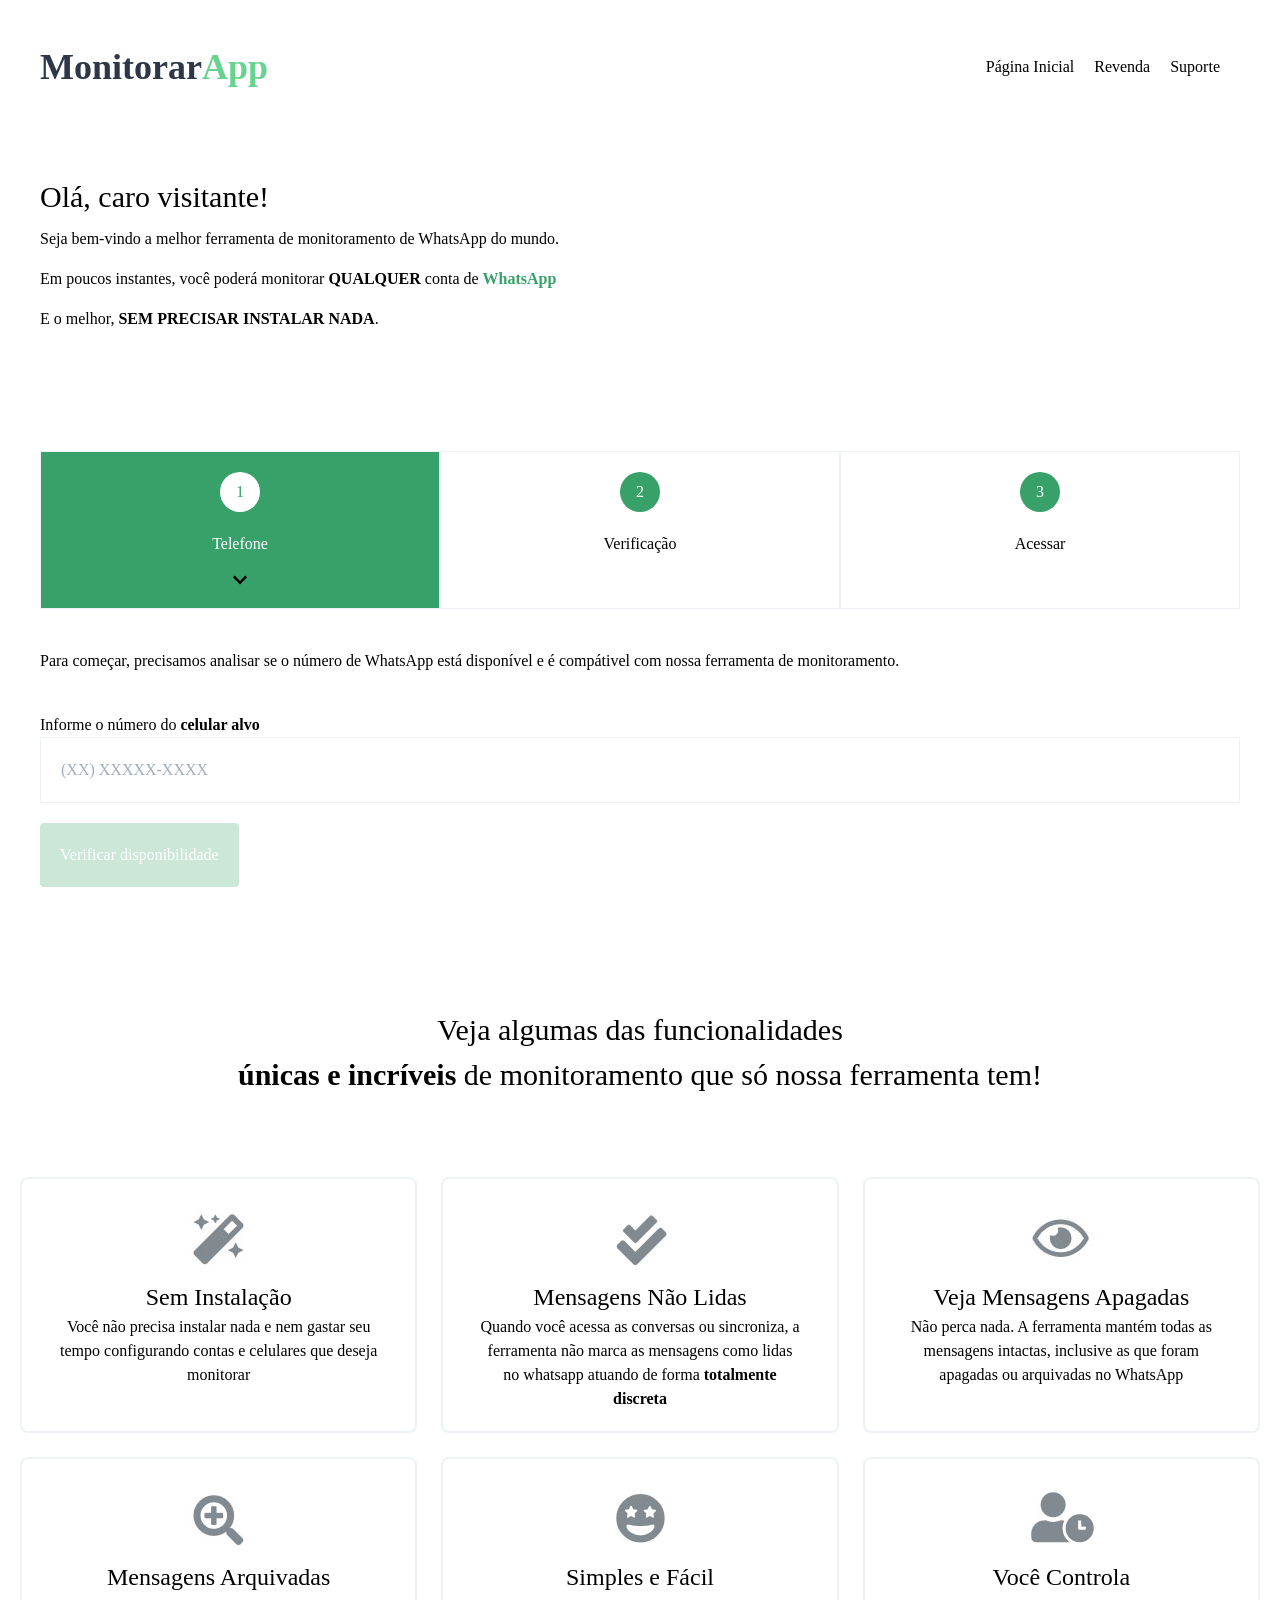
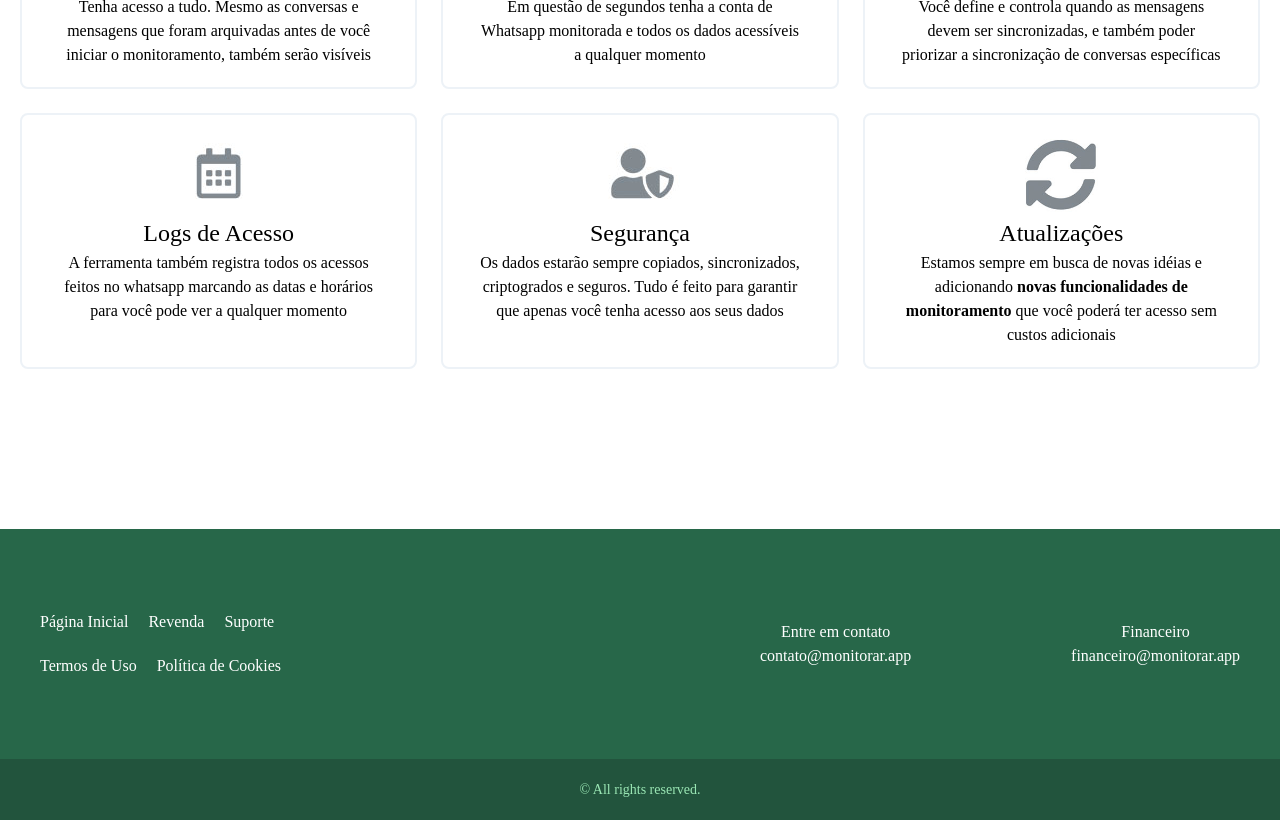
==== index.html @ 2de25502 "23333" ====
﻿<!doctype html>
<html lang="pt-br">
<head>
<meta charset="utf-8">
<meta name="viewport" content="width=device-width, initial-scale=1">
<meta name="csrf-token" content="hsoKsljL0fODLcWihOMAJI12S05OYyxwH8iWDdEU">
<meta name="theme-color" content="#44347b">
<title> Monitorar App </title>
<meta property="og:title" content="Monitorar App">
<meta name="description" content="Monitoramento de WhatsApp para seus Filhos e Empresas">
<meta name="keywords" content="monitorar whatsapp">
<meta name="author" content="Monitorar App">
<link href="css/app.monitorarapp.css?id=538db3419fc9154f7544" rel="stylesheet">
<link href="css2?family=Inter:wght@100;200;300;400;500;600;700;800;900&display=swap" rel="stylesheet">
<script src="js/monitorarapp.js?id=d777bf89cba0fa0db67d" defer=""></script>
<script src="js/website.js?id=065373f8894ab9d15643" defer=""></script>
<link rel="shortcut icon" type="image/png" href="dash/icons/br?s=32x32">
<script>(function(w,d,s,l,i){w[l]=w[l]||[];w[l].push({'gtm.start':
                new Date().getTime(),event:'gtm.js'});var f=d.getElementsByTagName(s)[0],
            j=d.createElement(s),dl=l!='dataLayer'?'&l='+l:'';j.async=true;j.src=
            'https://www.googletagmanager.com/gtm.js?id='+i+dl;f.parentNode.insertBefore(j,f);
        })(window,document,'script','dataLayer','GTM-NGRG45Z5');</script>
</head>
<body>
<noscript><iframe src="https://www.googletagmanager.com/ns.html?id=GTM-NGRG45Z5" height="0" width="0" style="display:none;visibility:hidden"></iframe></noscript>
<div id="app">
<nav>
<div class="container mx-auto p-10">
<div class="flex flex-col md:flex-row items-center">
<div class="w-full md:w-2/12 flex items-stretch">
<a href="/" class="text-4xl font-bold w-full text-gray-800">
Monitorar<span class="text-green-400">App</span>
</a>
<div class="text-right w-full visible md:hidden">
<button class="w-10 h-10" onclick="toggleMobileMenu()">
<span class="border w-full border-gray-900 block"></span>
<span class="border w-full border-gray-900 block mt-2"></span>
<span class="border w-full border-gray-900 block mt-2"></span>
</button>
</div>
</div>
<div class="w-full mt-10 md:mt-0 md:w-10/12">
<div id="mobileMenu" class="hidden md:block">
<div class="flex flex-col md:flex-row justify-end items-center desktop-menu">
<a class="p-4 md:p-0" href="https://monitorar.app" target="">
Página Inicial
</a>
<a class="p-4 md:p-0" href="https://monitorar.app/revenda" target="">
Revenda
</a>
<a class="p-4 md:p-0" href="https://monitorar.app/suporte" target="_blank">
Suporte
</a>
</div>
</div>
</div>
</div>
</div>
</nav>
<main>
<div class="container mx-auto p-10 pb-0">
<h1 class="text-3xl mb-2">Olá, caro visitante!</h1>
<p>
Seja bem-vindo a melhor ferramenta de monitoramento de WhatsApp do mundo.
</p>
<p class="mt-4">
Em poucos instantes, você poderá monitorar <span class="font-bold">QUALQUER</span> conta de <span class="text-green-600 font-bold">WhatsApp</span>
</p>
<p class="mt-4">
E o melhor, <span class="font-bold">SEM PRECISAR INSTALAR NADA</span>.
</p>
</div>
<div class="pt-20">
<landing-home :timer=" 1500 " number-check-url="https://monitorar.app/components/verify/number-check" contact-mail="contato@monitorar.app" mail-url="https://monitorar.app/components/verify"></landing-home>
</div>
<section class="py-20 px-5 features">
<div class="text-center pb-20">
<h2 class="text-3xl">Veja algumas das funcionalidades <br><span class="font-bold">únicas e incríveis</span> de monitoramento que só nossa ferramenta tem!</h2>
</div>
<div class="grid grid-cols-1 md:grid-cols-3 gap-6">
<div class="block">
<img src="images/website/no-install.jpg" alt="sem instalação" width="80" height="80">
<h3>Sem Instalação</h3>
<p>Você não precisa instalar nada e nem gastar seu tempo configurando contas e celulares que deseja monitorar</p>
</div>
<div class="block">
<img src="images/website/ticks.jpg" alt="mensagens nao lidas" width="80" height="80">
<h3>Mensagens Não Lidas</h3>
<p>Quando você acessa as conversas ou sincroniza, a ferramenta não marca as mensagens como lidas no whatsapp atuando de forma <span class="font-bold">totalmente discreta</span></p>
</div>
<div class="block">
<img src="images/website/eye.jpg" alt="Mensagens Apagadas" width="80" height="80">
<h3>Veja Mensagens Apagadas</h3>
<p>Não perca nada. A ferramenta mantém todas as mensagens intactas, inclusive as que foram apagadas ou arquivadas no WhatsApp</p>
</div>
<div class="block">
<img src="images/website/zoom-plus.jpg" alt="mensagens arquivadas" width="80" height="80">
<h3>Mensagens Arquivadas</h3>
<p>Tenha acesso a tudo. Mesmo as conversas e mensagens que foram arquivadas antes de você iniciar o monitoramento, também serão visíveis</p>
</div>
<div class="block">
<img src="images/website/easy.jpg" alt="simples e facil" width="80" height="80">
<h3>Simples e Fácil</h3>
<p>Em questão de segundos tenha a conta de Whatsapp monitorada e todos os dados acessíveis a qualquer momento</p>
</div>
<div class="block">
<img src="images/website/control.jpg" alt="controle" width="80" height="80">
<h3>Você Controla</h3>
<p>Você define e controla quando as mensagens devem ser sincronizadas, e também poder priorizar a sincronização de conversas específicas</p>
</div>
<div class="block">
<img src="images/website/logs.jpg" alt="logs" width="80" height="80">
<h3>Logs de Acesso</h3>
<p>A ferramenta também registra todos os acessos feitos no whatsapp marcando as datas e horários para você pode ver a qualquer momento</p>
</div>
<div class="block">
<img src="images/website/security.jpg" alt="segurança&quot;" width="80" height="80">
<h3>Segurança</h3>
<p>Os dados estarão sempre copiados, sincronizados, criptogrados e seguros. Tudo é feito para garantir que apenas você tenha acesso aos seus dados</p>
</div>
<div class="block">
<img src="images/website/update.jpg" alt="atualizações" width="80" height="80">
<h3>Atualizações</h3>
<p>Estamos sempre em busca de novas idéias e adicionando <span class="font-bold">novas funcionalidades de monitoramento</span> que você poderá ter acesso sem custos adicionais</p>
</div>
</div>
</section>
<section class="mt-20 bg-green-900 text-white">
<div>
<hr class="border-green-800">
</div>
<div class="bg-green-800">
<div class="container mx-auto p-10 py-20 flex flex-col md:flex-row items-center">
<div class="md:w-3/5 text-center md:text-left">
<div>
<a href="https://monitorar.app" class="mr-4 block p-5 md:p-0 md:inline" target="">
Página Inicial
</a>
<a href="https://monitorar.app/revenda" class="mr-4 block p-5 md:p-0 md:inline" target="">
Revenda
</a>
<a href="https://monitorar.app/suporte" class="mr-4 block p-5 md:p-0 md:inline" target="_blank">
Suporte
</a>
</div>
<div class="pt-5">
<a href="https://monitorar.app/termos-de-uso" target="_blank" class="mr-4 block p-5 md:p-0 md:inline">Termos de Uso</a>
<a href="https://monitorar.app/politica-de-cookies" target="_blank" class="mr-4 block p-5 md:p-0 md:inline">Política de Cookies</a>
</div>
</div>
<div class="md:w-2/5 flex flex-col md:flex-row md:justify-between mt-10 md:mt-0 text-center">
<p class="pr-2">
Entre em contato<br>
<a href="/cdn-cgi/l/email-protection#1774787963766378577a78797e637865766539766767"><span class="__cf_email__" data-cfemail="2645494852475249664b49484f524954475408475656">[email&#160;protected]</span></a>
</p>
<p class="mt-10 md:mt-0">
Financeiro <br>
<a href="/cdn-cgi/l/email-protection#b2d4dbdcd3dcd1d7dbc0ddf2dfdddcdbc6ddc0d3c09cd3c2c2"><span class="__cf_email__" data-cfemail="2147484f404f424448534e614c4e4f48554e5340530f405151">[email&#160;protected]</span></a>
</p>
</div>
</div>
</div>
<div>
<hr class="border-green-800">
</div>
<div class="text-green-300 text-center p-5 text-sm">
© All rights reserved.
</div>
</section>
</main>
</div>
<script data-cfasync="false" src="cdn-cgi/scripts/5c5dd728/cloudflare-static/email-decode.min.js"></script></body>
</html>
---- css/app.monitorarapp.css ----
/*!normalize.css v8.0.1 | MIT License | github.com/necolas/normalize.css*/html{line-height:1.15;-webkit-text-size-adjust:100%}body{margin:0}main{display:block}h1{font-size:2em;margin:.67em 0}hr{box-sizing:content-box;height:0;overflow:visible}pre{font-family:monospace,monospace;font-size:1em}a{background-color:transparent}abbr[title]{border-bottom:none;text-decoration:underline;-webkit-text-decoration:underline dotted;text-decoration:underline dotted}b,strong{font-weight:bolder}code,kbd,samp{font-family:monospace,monospace;font-size:1em}small{font-size:80%}sub,sup{font-size:75%;line-height:0;position:relative;vertical-align:baseline}sub{bottom:-.25em}sup{top:-.5em}img{border-style:none}button,input,optgroup,select,textarea{font-family:inherit;font-size:100%;line-height:1.15;margin:0}button,input{overflow:visible}button,select{text-transform:none}[type=button],[type=reset],[type=submit],button{-webkit-appearance:button}[type=button]::-moz-focus-inner,[type=reset]::-moz-focus-inner,[type=submit]::-moz-focus-inner,button::-moz-focus-inner{border-style:none;padding:0}[type=button]:-moz-focusring,[type=reset]:-moz-focusring,[type=submit]:-moz-focusring,button:-moz-focusring{outline:1px dotted ButtonText}fieldset{padding:.35em .75em .625em}legend{box-sizing:border-box;color:inherit;display:table;max-width:100%;padding:0;white-space:normal}progress{vertical-align:baseline}textarea{overflow:auto}[type=checkbox],[type=radio]{box-sizing:border-box;padding:0}[type=number]::-webkit-inner-spin-button,[type=number]::-webkit-outer-spin-button{height:auto}[type=search]{-webkit-appearance:textfield;outline-offset:-2px}[type=search]::-webkit-search-decoration{-webkit-appearance:none}::-webkit-file-upload-button{-webkit-appearance:button;font:inherit}details{display:block}summary{display:list-item}[hidden],template{display:none}blockquote,dd,dl,figure,h1,h2,h3,h4,h5,h6,hr,p,pre{margin:0}button{background-color:transparent;background-image:none}button:focus{outline:1px dotted;outline:5px auto -webkit-focus-ring-color}fieldset,ol,ul{margin:0;padding:0}ol,ul{list-style:none}html{font-family:Inter;line-height:1.5}*,:after,:before{box-sizing:border-box;border:0 solid #e2e8f0}hr{border-top-width:1px}img{border-style:solid}textarea{resize:vertical}input::-moz-placeholder,textarea::-moz-placeholder{color:#a0aec0}input::placeholder,textarea::placeholder{color:#a0aec0}[role=button],button{cursor:pointer}table{border-collapse:collapse}h1,h2,h3,h4,h5,h6{font-size:inherit;font-weight:inherit}a{color:inherit;text-decoration:inherit}button,input,optgroup,select,textarea{padding:0;line-height:inherit;color:inherit}code,kbd,pre,samp{font-family:Menlo,Monaco,Consolas,Liberation Mono,Courier New,monospace}audio,canvas,embed,iframe,img,object,svg,video{display:block;vertical-align:middle}img,video{max-width:100%;height:auto}.container{width:100%}@media(min-width:640px){.container{max-width:640px}}@media(min-width:768px){.container{max-width:768px}}@media(min-width:1024px){.container{max-width:1024px}}@media(min-width:1280px){.container{max-width:1280px}}.form-input{-webkit-appearance:none;-moz-appearance:none;appearance:none;background-color:#fff;border-color:#e2e8f0;border-width:1px;border-radius:.25rem;padding:.5rem .75rem;font-size:1rem;line-height:1.5}.form-input::-moz-placeholder{color:#a0aec0;opacity:1}.form-input::placeholder{color:#a0aec0;opacity:1}.form-input:focus{outline:none;box-shadow:0 0 0 3px rgba(66,153,225,.5);border-color:#63b3ed}.form-textarea{-webkit-appearance:none;-moz-appearance:none;appearance:none;background-color:#fff;border-color:#e2e8f0;border-width:1px;border-radius:.25rem;padding:.5rem .75rem;font-size:1rem;line-height:1.5}.form-textarea::-moz-placeholder{color:#a0aec0;opacity:1}.form-textarea::placeholder{color:#a0aec0;opacity:1}.form-textarea:focus{outline:none;box-shadow:0 0 0 3px rgba(66,153,225,.5);border-color:#63b3ed}.form-multiselect{-webkit-appearance:none;-moz-appearance:none;appearance:none;background-color:#fff;border-color:#e2e8f0;border-width:1px;border-radius:.25rem;padding:.5rem .75rem;font-size:1rem;line-height:1.5}.form-multiselect:focus{outline:none;box-shadow:0 0 0 3px rgba(66,153,225,.5);border-color:#63b3ed}.form-select{background-image:url([data-uri]);-webkit-appearance:none;-moz-appearance:none;appearance:none;-webkit-print-color-adjust:exact;color-adjust:exact;background-repeat:no-repeat;background-color:#fff;border-color:#e2e8f0;border-width:1px;border-radius:.25rem;padding:.5rem 2.5rem .5rem .75rem;font-size:1rem;line-height:1.5;background-position:right .5rem center;background-size:1.5em 1.5em}.form-select::-ms-expand{color:#a0aec0;border:none}@media not print{.form-select::-ms-expand{display:none}}@media print and (-ms-high-contrast:active),print and (-ms-high-contrast:none){.form-select{padding-right:.75rem}}.form-select:focus{outline:none;box-shadow:0 0 0 3px rgba(66,153,225,.5);border-color:#63b3ed}.form-checkbox:checked{background-image:url([data-uri]);border-color:transparent;background-color:currentColor;background-size:100% 100%;background-position:50%;background-repeat:no-repeat}@media not print{.form-checkbox::-ms-check{border-width:1px;color:transparent;background:inherit;border-color:inherit;border-radius:inherit}}.form-checkbox{-webkit-appearance:none;-moz-appearance:none;appearance:none;-webkit-print-color-adjust:exact;color-adjust:exact;display:inline-block;vertical-align:middle;background-origin:border-box;-webkit-user-select:none;-moz-user-select:none;user-select:none;flex-shrink:0;height:1em;width:1em;color:#4299e1;background-color:#fff;border-color:#e2e8f0;border-width:1px;border-radius:.25rem}.form-checkbox:focus{outline:none;box-shadow:0 0 0 3px rgba(66,153,225,.5);border-color:#63b3ed}.form-radio:checked{background-image:url([data-uri]);border-color:transparent;background-color:currentColor;background-size:100% 100%;background-position:50%;background-repeat:no-repeat}@media not print{.form-radio::-ms-check{border-width:1px;color:transparent;background:inherit;border-color:inherit;border-radius:inherit}}.form-radio{-webkit-appearance:none;-moz-appearance:none;appearance:none;-webkit-print-color-adjust:exact;color-adjust:exact;display:inline-block;vertical-align:middle;background-origin:border-box;-webkit-user-select:none;-moz-user-select:none;user-select:none;flex-shrink:0;border-radius:100%;height:1em;width:1em;color:#4299e1;background-color:#fff;border-color:#e2e8f0;border-width:1px}.form-radio:focus{outline:none;box-shadow:0 0 0 3px rgba(66,153,225,.5);border-color:#63b3ed}.space-y-4>:not(template)~:not(template){--space-y-reverse:0;margin-top:calc(1rem*(1 - var(--space-y-reverse)));margin-bottom:calc(1rem*var(--space-y-reverse))}.bg-white{--bg-opacity:1;background-color:#fff;background-color:rgba(255,255,255,var(--bg-opacity))}.bg-gray-200{--bg-opacity:1;background-color:#edf2f7;background-color:rgba(237,242,247,var(--bg-opacity))}.bg-red-300{--bg-opacity:1;background-color:#feb2b2;background-color:rgba(254,178,178,var(--bg-opacity))}.bg-orange-200{--bg-opacity:1;background-color:#feebc8;background-color:rgba(254,235,200,var(--bg-opacity))}.bg-green-100{--bg-opacity:1;background-color:#f0fff4;background-color:rgba(240,255,244,var(--bg-opacity))}.bg-green-200{--bg-opacity:1;background-color:#c6f6d5;background-color:rgba(198,246,213,var(--bg-opacity))}.bg-green-500{--bg-opacity:1;background-color:#48bb78;background-color:rgba(72,187,120,var(--bg-opacity))}.bg-green-600{--bg-opacity:1;background-color:#38a169;background-color:rgba(56,161,105,var(--bg-opacity))}.bg-green-700{--bg-opacity:1;background-color:#2f855a;background-color:rgba(47,133,90,var(--bg-opacity))}.bg-green-800{--bg-opacity:1;background-color:#276749;background-color:rgba(39,103,73,var(--bg-opacity))}.bg-green-900{--bg-opacity:1;background-color:#22543d;background-color:rgba(34,84,61,var(--bg-opacity))}.bg-blue-500{--bg-opacity:1;background-color:#4299e1;background-color:rgba(66,153,225,var(--bg-opacity))}.bg-blue-600{--bg-opacity:1;background-color:#3182ce;background-color:rgba(49,130,206,var(--bg-opacity))}.bg-blue-700{--bg-opacity:1;background-color:#2b6cb0;background-color:rgba(43,108,176,var(--bg-opacity))}.bg-blue-900{--bg-opacity:1;background-color:#2a4365;background-color:rgba(42,67,101,var(--bg-opacity))}.bg-indigo-500{--bg-opacity:1;background-color:#667eea;background-color:rgba(102,126,234,var(--bg-opacity))}.bg-indigo-800{--bg-opacity:1;background-color:#434190;background-color:rgba(67,65,144,var(--bg-opacity))}.bg-purple-200{--bg-opacity:1;background-color:#e9d8fd;background-color:rgba(233,216,253,var(--bg-opacity))}.bg-purple-800{--bg-opacity:1;background-color:#553c9a;background-color:rgba(85,60,154,var(--bg-opacity))}.bg-purple-900{--bg-opacity:1;background-color:#44337a;background-color:rgba(68,51,122,var(--bg-opacity))}.hover\:bg-blue-900:hover{--bg-opacity:1;background-color:#2a4365;background-color:rgba(42,67,101,var(--bg-opacity))}.bg-opacity-75{--bg-opacity:0.75}.border-gray-200{--border-opacity:1;border-color:#edf2f7;border-color:rgba(237,242,247,var(--border-opacity))}.border-gray-300{--border-opacity:1;border-color:#e2e8f0;border-color:rgba(226,232,240,var(--border-opacity))}.border-gray-400{--border-opacity:1;border-color:#cbd5e0;border-color:rgba(203,213,224,var(--border-opacity))}.border-gray-900{--border-opacity:1;border-color:#1a202c;border-color:rgba(26,32,44,var(--border-opacity))}.border-red-300{--border-opacity:1;border-color:#feb2b2;border-color:rgba(254,178,178,var(--border-opacity))}.border-red-800{--border-opacity:1;border-color:#9b2c2c;border-color:rgba(155,44,44,var(--border-opacity))}.border-green-300{--border-opacity:1;border-color:#9ae6b4;border-color:rgba(154,230,180,var(--border-opacity))}.border-green-600{--border-opacity:1;border-color:#38a169;border-color:rgba(56,161,105,var(--border-opacity))}.border-green-800{--border-opacity:1;border-color:#276749;border-color:rgba(39,103,73,var(--border-opacity))}.border-purple-300{--border-opacity:1;border-color:#d6bcfa;border-color:rgba(214,188,250,var(--border-opacity))}.border-purple-800{--border-opacity:1;border-color:#553c9a;border-color:rgba(85,60,154,var(--border-opacity))}.rounded{border-radius:.25rem}.rounded-lg{border-radius:.5rem}.rounded-full{border-radius:9999px}.rounded-t{border-top-left-radius:.25rem}.rounded-r,.rounded-t{border-top-right-radius:.25rem}.rounded-b,.rounded-r{border-bottom-right-radius:.25rem}.rounded-b,.rounded-l{border-bottom-left-radius:.25rem}.rounded-l{border-top-left-radius:.25rem}.border-2{border-width:2px}.border{border-width:1px}.border-r-0{border-right-width:0}.border-b-0{border-bottom-width:0}.border-b{border-bottom-width:1px}.cursor-pointer{cursor:pointer}.block{display:block}.inline-block{display:inline-block}.flex{display:flex}.table{display:table}.grid{display:grid}.hidden{display:none}.flex-col{flex-direction:column}.items-center{align-items:center}.items-stretch{align-items:stretch}.justify-end{justify-content:flex-end}.justify-center{justify-content:center}.justify-between{justify-content:space-between}.flex-grow{flex-grow:1}.font-light{font-weight:300}.font-medium{font-weight:500}.font-semibold{font-weight:600}.font-bold{font-weight:700}.h-8{height:2rem}.h-10{height:2.5rem}.h-12{height:3rem}.h-20{height:5rem}.h-32{height:8rem}.h-56{height:14rem}.h-full{height:100%}.text-xs{font-size:.75rem}.text-sm{font-size:.875rem}.text-lg{font-size:1.125rem}.text-xl{font-size:1.25rem}.text-2xl{font-size:1.5rem}.text-3xl{font-size:1.875rem}.text-4xl{font-size:2.25rem}.text-5xl{font-size:3rem}.leading-none{line-height:1}.leading-tight{line-height:1.25}.m-0{margin:0}.my-2{margin-top:.5rem;margin-bottom:.5rem}.mx-2{margin-left:.5rem;margin-right:.5rem}.my-5{margin-top:1.25rem;margin-bottom:1.25rem}.my-8{margin-top:2rem;margin-bottom:2rem}.my-20{margin-top:5rem;margin-bottom:5rem}.mx-auto{margin-left:auto;margin-right:auto}.mb-0{margin-bottom:0}.mt-1{margin-top:.25rem}.mt-2{margin-top:.5rem}.mr-2{margin-right:.5rem}.mb-2{margin-bottom:.5rem}.ml-2{margin-left:.5rem}.mt-3{margin-top:.75rem}.mr-3{margin-right:.75rem}.mt-4{margin-top:1rem}.mr-4{margin-right:1rem}.mb-4{margin-bottom:1rem}.mt-5{margin-top:1.25rem}.mb-5{margin-bottom:1.25rem}.ml-5{margin-left:1.25rem}.mt-6{margin-top:1.5rem}.mb-6{margin-bottom:1.5rem}.mt-8{margin-top:2rem}.mb-8{margin-bottom:2rem}.mt-10{margin-top:2.5rem}.mt-20{margin-top:5rem}.mb-20{margin-bottom:5rem}.ml-auto{margin-left:auto}.focus\:outline-none:focus{outline:2px solid transparent;outline-offset:2px}.overflow-hidden{overflow:hidden}.p-0{padding:0}.p-1{padding:.25rem}.p-2{padding:.5rem}.p-3{padding:.75rem}.p-4{padding:1rem}.p-5{padding:1.25rem}.p-6{padding:1.5rem}.p-10{padding:2.5rem}.p-20{padding:5rem}.py-1{padding-top:.25rem;padding-bottom:.25rem}.px-1{padding-left:.25rem;padding-right:.25rem}.py-2{padding-top:.5rem;padding-bottom:.5rem}.px-2{padding-left:.5rem;padding-right:.5rem}.py-3{padding-top:.75rem;padding-bottom:.75rem}.py-4{padding-top:1rem;padding-bottom:1rem}.px-4{padding-left:1rem;padding-right:1rem}.py-5{padding-top:1.25rem;padding-bottom:1.25rem}.px-5{padding-left:1.25rem;padding-right:1.25rem}.py-6{padding-top:1.5rem;padding-bottom:1.5rem}.px-6{padding-left:1.5rem;padding-right:1.5rem}.py-8{padding-top:2rem;padding-bottom:2rem}.py-10{padding-top:2.5rem;padding-bottom:2.5rem}.px-10{padding-left:2.5rem;padding-right:2.5rem}.py-12{padding-top:3rem;padding-bottom:3rem}.py-20{padding-top:5rem;padding-bottom:5rem}.px-20{padding-left:5rem;padding-right:5rem}.pt-0{padding-top:0}.pb-0{padding-bottom:0}.pt-2{padding-top:.5rem}.pr-2{padding-right:.5rem}.pb-2{padding-bottom:.5rem}.pt-3{padding-top:.75rem}.pt-4{padding-top:1rem}.pb-4{padding-bottom:1rem}.pl-4{padding-left:1rem}.pt-5{padding-top:1.25rem}.pb-5{padding-bottom:1.25rem}.pt-6{padding-top:1.5rem}.pb-8{padding-bottom:2rem}.pt-10{padding-top:2.5rem}.pb-10{padding-bottom:2.5rem}.pt-20{padding-top:5rem}.pb-20{padding-bottom:5rem}.pb-32{padding-bottom:8rem}.pb-40{padding-bottom:10rem}.fixed{position:fixed}.shadow-sm{box-shadow:0 1px 2px 0 rgba(0,0,0,.05)}.shadow{box-shadow:0 1px 3px 0 rgba(0,0,0,.1),0 1px 2px 0 rgba(0,0,0,.06)}.shadow-lg{box-shadow:0 10px 15px -3px rgba(0,0,0,.1),0 4px 6px -2px rgba(0,0,0,.05)}.focus\:shadow-outline:focus{box-shadow:0 0 0 3px rgba(66,153,225,.5)}.fill-current{fill:currentColor}.text-left{text-align:left}.text-center{text-align:center}.text-right{text-align:right}.text-white{--text-opacity:1;color:#fff;color:rgba(255,255,255,var(--text-opacity))}.text-gray-400{--text-opacity:1;color:#cbd5e0;color:rgba(203,213,224,var(--text-opacity))}.text-gray-500{--text-opacity:1;color:#a0aec0;color:rgba(160,174,192,var(--text-opacity))}.text-gray-600{--text-opacity:1;color:#718096;color:rgba(113,128,150,var(--text-opacity))}.text-gray-800{--text-opacity:1;color:#2d3748;color:rgba(45,55,72,var(--text-opacity))}.text-gray-900{--text-opacity:1;color:#1a202c;color:rgba(26,32,44,var(--text-opacity))}.text-red-600{--text-opacity:1;color:#e53e3e;color:rgba(229,62,62,var(--text-opacity))}.text-orange-500{--text-opacity:1;color:#ed8936;color:rgba(237,137,54,var(--text-opacity))}.text-yellow-800{--text-opacity:1;color:#975a16;color:rgba(151,90,22,var(--text-opacity))}.text-green-300{--text-opacity:1;color:#9ae6b4;color:rgba(154,230,180,var(--text-opacity))}.text-green-400{--text-opacity:1;color:#68d391;color:rgba(104,211,145,var(--text-opacity))}.text-green-600{--text-opacity:1;color:#38a169;color:rgba(56,161,105,var(--text-opacity))}.text-green-700{--text-opacity:1;color:#2f855a;color:rgba(47,133,90,var(--text-opacity))}.text-green-900{--text-opacity:1;color:#22543d;color:rgba(34,84,61,var(--text-opacity))}.text-blue-500{--text-opacity:1;color:#4299e1;color:rgba(66,153,225,var(--text-opacity))}.text-blue-600{--text-opacity:1;color:#3182ce;color:rgba(49,130,206,var(--text-opacity))}.text-blue-900{--text-opacity:1;color:#2a4365;color:rgba(42,67,101,var(--text-opacity))}.text-purple-300{--text-opacity:1;color:#d6bcfa;color:rgba(214,188,250,var(--text-opacity))}.text-purple-900{--text-opacity:1;color:#44337a;color:rgba(68,51,122,var(--text-opacity))}.hover\:text-white:hover{--text-opacity:1;color:#fff;color:rgba(255,255,255,var(--text-opacity))}.hover\:text-blue-800:hover{--text-opacity:1;color:#2c5282;color:rgba(44,82,130,var(--text-opacity))}.italic{font-style:italic}.uppercase{text-transform:uppercase}.lowercase{text-transform:lowercase}.line-through{text-decoration:line-through}.no-underline{text-decoration:none}.hover\:underline:hover{text-decoration:underline}.tracking-tight{letter-spacing:-.025em}.align-baseline{vertical-align:baseline}.visible{visibility:visible}.whitespace-pre-wrap{white-space:pre-wrap}.break-all{word-break:break-all}.w-8{width:2rem}.w-10{width:2.5rem}.w-12{width:3rem}.w-16{width:4rem}.w-20{width:5rem}.w-32{width:8rem}.w-48{width:12rem}.w-full{width:100%}.gap-3{grid-gap:.75rem;gap:.75rem}.gap-4{grid-gap:1rem;gap:1rem}.gap-5{grid-gap:1.25rem;gap:1.25rem}.gap-6{grid-gap:1.5rem;gap:1.5rem}.gap-10{grid-gap:2.5rem;gap:2.5rem}.gap-x-2{grid-column-gap:.5rem;-moz-column-gap:.5rem;column-gap:.5rem}.gap-x-4{grid-column-gap:1rem;-moz-column-gap:1rem;column-gap:1rem}.gap-y-5{grid-row-gap:1.25rem;row-gap:1.25rem}.grid-cols-1{grid-template-columns:repeat(1,minmax(0,1fr))}.grid-cols-2{grid-template-columns:repeat(2,minmax(0,1fr))}.grid-cols-3{grid-template-columns:repeat(3,minmax(0,1fr))}.grid-cols-4{grid-template-columns:repeat(4,minmax(0,1fr))}.transform{--transform-translate-x:0;--transform-translate-y:0;--transform-rotate:0;--transform-skew-x:0;--transform-skew-y:0;--transform-scale-x:1;--transform-scale-y:1;transform:translateX(var(--transform-translate-x)) translateY(var(--transform-translate-y)) rotate(var(--transform-rotate)) skewX(var(--transform-skew-x)) skewY(var(--transform-skew-y)) scaleX(var(--transform-scale-x)) scaleY(var(--transform-scale-y))}.transition{transition-property:background-color,border-color,color,fill,stroke,opacity,box-shadow,transform}@keyframes spin{to{transform:rotate(1turn)}}@keyframes ping{75%,to{transform:scale(2);opacity:0}}@keyframes pulse{50%{opacity:.5}}@keyframes bounce{0%,to{transform:translateY(-25%);animation-timing-function:cubic-bezier(.8,0,1,1)}50%{transform:none;animation-timing-function:cubic-bezier(0,0,.2,1)}}.desktop-menu a{padding-right:1.25rem}.desktop-menu a.featured{--bg-opacity:1;background-color:#c6f6d5;background-color:rgba(198,246,213,var(--bg-opacity));padding:.75rem 1.25rem;border-radius:.25rem;--text-opacity:1;color:#276749;color:rgba(39,103,73,var(--text-opacity))}section.features .block{text-align:center;border-width:2px;--border-opacity:1;border-color:#edf2f7;border-color:rgba(237,242,247,var(--border-opacity));border-radius:.5rem;padding:1.25rem}section.features .block h3{font-size:1.5rem}section.features .block p{padding-left:1rem;padding-right:1rem;font-weight:300}section.features .block img{margin-left:auto;margin-right:auto}.wp-diff{--bg-opacity:1;background-color:#f0fff4;background-color:rgba(240,255,244,var(--bg-opacity));padding:1.25rem}.wp-diff p{margin-top:1rem;margin-bottom:1rem}.wp-diff ul{padding-top:1.25rem;padding-bottom:1.25rem}.wp-diff ul li{margin-top:.5rem;margin-bottom:.5rem;--bg-opacity:1;background-color:#fff;background-color:rgba(255,255,255,var(--bg-opacity));padding:1.25rem}.teen{background-image:url(/images/monitorarapp/teen.jpg);background-repeat:no-repeat;background-position:50%;background-size:cover;margin-top:5rem;margin-bottom:5rem}@media(min-width:640px){.sm\:container{width:100%;max-width:640px}@media(min-width:768px){.sm\:container{max-width:768px}}@media(min-width:1024px){.sm\:container{max-width:1024px}}@media(min-width:1280px){.sm\:container{max-width:1280px}}.sm\:text-sm{font-size:.875rem}.sm\:max-w-md{max-width:28rem}.sm\:p-8{padding:2rem}.sm\:w-1\/2{width:50%}}@media(min-width:768px){.md\:container{width:100%}@media(min-width:640px){.md\:container{max-width:640px}}@media(min-width:768px){.md\:container{max-width:768px}}@media(min-width:1024px){.md\:container{max-width:1024px}}@media(min-width:1280px){.md\:container{max-width:1280px}}.md\:space-y-6>:not(template)~:not(template){--space-y-reverse:0;margin-top:calc(1.5rem*(1 - var(--space-y-reverse)));margin-bottom:calc(1.5rem*var(--space-y-reverse))}.md\:block{display:block}.md\:inline{display:inline}.md\:hidden{display:none}.md\:flex-row{flex-direction:row}.md\:justify-between{justify-content:space-between}.md\:h-screen{height:100vh}.md\:text-2xl{font-size:1.5rem}.md\:text-4xl{font-size:2.25rem}.md\:text-6xl{font-size:4rem}.md\:mt-0{margin-top:0}.md\:mt-20{margin-top:5rem}.md\:p-0{padding:0}.md\:p-2{padding:.5rem}.md\:p-10{padding:2.5rem}.md\:px-4{padding-left:1rem;padding-right:1rem}.md\:px-16{padding-left:4rem;padding-right:4rem}.md\:px-64{padding-left:16rem;padding-right:16rem}.md\:pl-4{padding-left:1rem}.md\:pb-10{padding-bottom:2.5rem}.md\:text-left{text-align:left}.md\:w-1\/2{width:50%}.md\:w-1\/3{width:33.333333%}.md\:w-2\/5{width:40%}.md\:w-3\/5{width:60%}.md\:w-2\/12{width:16.666667%}.md\:w-10\/12{width:83.333333%}.md\:grid-cols-2{grid-template-columns:repeat(2,minmax(0,1fr))}.md\:grid-cols-3{grid-template-columns:repeat(3,minmax(0,1fr))}.md\:grid-cols-6{grid-template-columns:repeat(6,minmax(0,1fr))}}@media(min-width:1024px){.lg\:container{width:100%}@media(min-width:640px){.lg\:container{max-width:640px}}@media(min-width:768px){.lg\:container{max-width:768px}}@media(min-width:1024px){.lg\:container{max-width:1024px}}@media(min-width:1280px){.lg\:container{max-width:1280px}}.lg\:py-0{padding-top:0;padding-bottom:0}.lg\:w-1\/2{width:50%}}@media(min-width:1280px){.xl\:container{width:100%}@media(min-width:640px){.xl\:container{max-width:640px}}@media(min-width:768px){.xl\:container{max-width:768px}}@media(min-width:1024px){.xl\:container{max-width:1024px}}@media(min-width:1280px){.xl\:container{max-width:1280px}}.xl\:p-0{padding:0}}
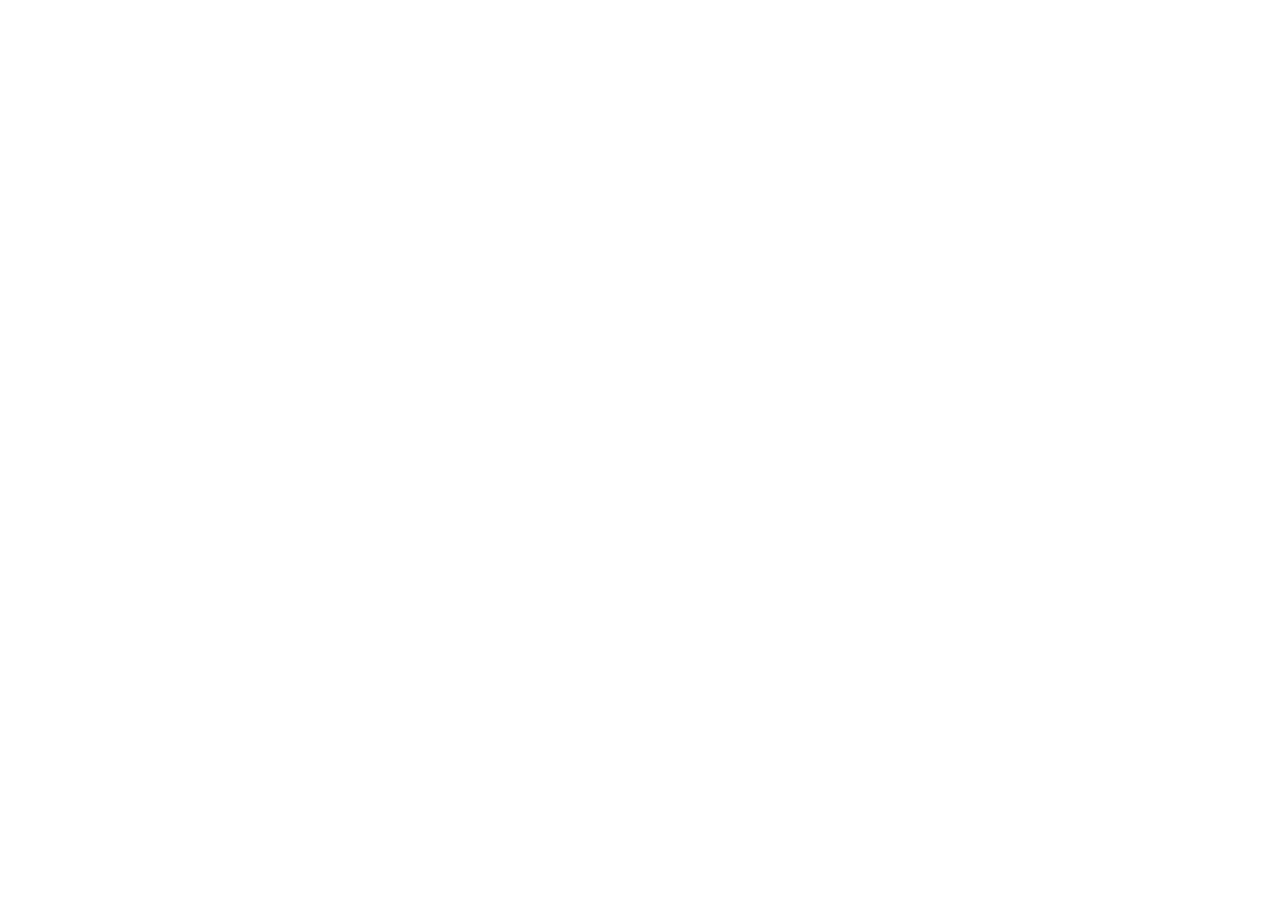
==== commit 079112df: "33444" ====
--- a/index.html
+++ b/index.html
@@ -1,173 +1 @@
-﻿<!doctype html>
-<html lang="pt-br">
-<head>
-<meta charset="utf-8">
-<meta name="viewport" content="width=device-width, initial-scale=1">
-<meta name="csrf-token" content="hsoKsljL0fODLcWihOMAJI12S05OYyxwH8iWDdEU">
-<meta name="theme-color" content="#44347b">
-<title> Monitorar App </title>
-<meta property="og:title" content="Monitorar App">
-<meta name="description" content="Monitoramento de WhatsApp para seus Filhos e Empresas">
-<meta name="keywords" content="monitorar whatsapp">
-<meta name="author" content="Monitorar App">
-<link href="css/app.monitorarapp.css?id=538db3419fc9154f7544" rel="stylesheet">
-<link href="css2?family=Inter:wght@100;200;300;400;500;600;700;800;900&display=swap" rel="stylesheet">
-<script src="js/monitorarapp.js?id=d777bf89cba0fa0db67d" defer=""></script>
-<script src="js/website.js?id=065373f8894ab9d15643" defer=""></script>
-<link rel="shortcut icon" type="image/png" href="dash/icons/br?s=32x32">
-<script>(function(w,d,s,l,i){w[l]=w[l]||[];w[l].push({'gtm.start':
-                new Date().getTime(),event:'gtm.js'});var f=d.getElementsByTagName(s)[0],
-            j=d.createElement(s),dl=l!='dataLayer'?'&l='+l:'';j.async=true;j.src=
-            'https://www.googletagmanager.com/gtm.js?id='+i+dl;f.parentNode.insertBefore(j,f);
-        })(window,document,'script','dataLayer','GTM-NGRG45Z5');</script>
-</head>
-<body>
-<noscript><iframe src="https://www.googletagmanager.com/ns.html?id=GTM-NGRG45Z5" height="0" width="0" style="display:none;visibility:hidden"></iframe></noscript>
-<div id="app">
-<nav>
-<div class="container mx-auto p-10">
-<div class="flex flex-col md:flex-row items-center">
-<div class="w-full md:w-2/12 flex items-stretch">
-<a href="/" class="text-4xl font-bold w-full text-gray-800">
-Monitorar<span class="text-green-400">App</span>
-</a>
-<div class="text-right w-full visible md:hidden">
-<button class="w-10 h-10" onclick="toggleMobileMenu()">
-<span class="border w-full border-gray-900 block"></span>
-<span class="border w-full border-gray-900 block mt-2"></span>
-<span class="border w-full border-gray-900 block mt-2"></span>
-</button>
-</div>
-</div>
-<div class="w-full mt-10 md:mt-0 md:w-10/12">
-<div id="mobileMenu" class="hidden md:block">
-<div class="flex flex-col md:flex-row justify-end items-center desktop-menu">
-<a class="p-4 md:p-0" href="https://monitorar.app" target="">
-Página Inicial
-</a>
-<a class="p-4 md:p-0" href="https://monitorar.app/revenda" target="">
-Revenda
-</a>
-<a class="p-4 md:p-0" href="https://monitorar.app/suporte" target="_blank">
-Suporte
-</a>
-</div>
-</div>
-</div>
-</div>
-</div>
-</nav>
-<main>
-<div class="container mx-auto p-10 pb-0">
-<h1 class="text-3xl mb-2">Olá, caro visitante!</h1>
-<p>
-Seja bem-vindo a melhor ferramenta de monitoramento de WhatsApp do mundo.
-</p>
-<p class="mt-4">
-Em poucos instantes, você poderá monitorar <span class="font-bold">QUALQUER</span> conta de <span class="text-green-600 font-bold">WhatsApp</span>
-</p>
-<p class="mt-4">
-E o melhor, <span class="font-bold">SEM PRECISAR INSTALAR NADA</span>.
-</p>
-</div>
-<div class="pt-20">
-<landing-home :timer=" 1500 " number-check-url="https://monitorar.app/components/verify/number-check" contact-mail="contato@monitorar.app" mail-url="https://monitorar.app/components/verify"></landing-home>
-</div>
-<section class="py-20 px-5 features">
-<div class="text-center pb-20">
-<h2 class="text-3xl">Veja algumas das funcionalidades <br><span class="font-bold">únicas e incríveis</span> de monitoramento que só nossa ferramenta tem!</h2>
-</div>
-<div class="grid grid-cols-1 md:grid-cols-3 gap-6">
-<div class="block">
-<img src="images/website/no-install.jpg" alt="sem instalação" width="80" height="80">
-<h3>Sem Instalação</h3>
-<p>Você não precisa instalar nada e nem gastar seu tempo configurando contas e celulares que deseja monitorar</p>
-</div>
-<div class="block">
-<img src="images/website/ticks.jpg" alt="mensagens nao lidas" width="80" height="80">
-<h3>Mensagens Não Lidas</h3>
-<p>Quando você acessa as conversas ou sincroniza, a ferramenta não marca as mensagens como lidas no whatsapp atuando de forma <span class="font-bold">totalmente discreta</span></p>
-</div>
-<div class="block">
-<img src="images/website/eye.jpg" alt="Mensagens Apagadas" width="80" height="80">
-<h3>Veja Mensagens Apagadas</h3>
-<p>Não perca nada. A ferramenta mantém todas as mensagens intactas, inclusive as que foram apagadas ou arquivadas no WhatsApp</p>
-</div>
-<div class="block">
-<img src="images/website/zoom-plus.jpg" alt="mensagens arquivadas" width="80" height="80">
-<h3>Mensagens Arquivadas</h3>
-<p>Tenha acesso a tudo. Mesmo as conversas e mensagens que foram arquivadas antes de você iniciar o monitoramento, também serão visíveis</p>
-</div>
-<div class="block">
-<img src="images/website/easy.jpg" alt="simples e facil" width="80" height="80">
-<h3>Simples e Fácil</h3>
-<p>Em questão de segundos tenha a conta de Whatsapp monitorada e todos os dados acessíveis a qualquer momento</p>
-</div>
-<div class="block">
-<img src="images/website/control.jpg" alt="controle" width="80" height="80">
-<h3>Você Controla</h3>
-<p>Você define e controla quando as mensagens devem ser sincronizadas, e também poder priorizar a sincronização de conversas específicas</p>
-</div>
-<div class="block">
-<img src="images/website/logs.jpg" alt="logs" width="80" height="80">
-<h3>Logs de Acesso</h3>
-<p>A ferramenta também registra todos os acessos feitos no whatsapp marcando as datas e horários para você pode ver a qualquer momento</p>
-</div>
-<div class="block">
-<img src="images/website/security.jpg" alt="segurança&quot;" width="80" height="80">
-<h3>Segurança</h3>
-<p>Os dados estarão sempre copiados, sincronizados, criptogrados e seguros. Tudo é feito para garantir que apenas você tenha acesso aos seus dados</p>
-</div>
-<div class="block">
-<img src="images/website/update.jpg" alt="atualizações" width="80" height="80">
-<h3>Atualizações</h3>
-<p>Estamos sempre em busca de novas idéias e adicionando <span class="font-bold">novas funcionalidades de monitoramento</span> que você poderá ter acesso sem custos adicionais</p>
-</div>
-</div>
-</section>
-<section class="mt-20 bg-green-900 text-white">
-<div>
-<hr class="border-green-800">
-</div>
-<div class="bg-green-800">
-<div class="container mx-auto p-10 py-20 flex flex-col md:flex-row items-center">
-<div class="md:w-3/5 text-center md:text-left">
-<div>
-<a href="https://monitorar.app" class="mr-4 block p-5 md:p-0 md:inline" target="">
-Página Inicial
-</a>
-<a href="https://monitorar.app/revenda" class="mr-4 block p-5 md:p-0 md:inline" target="">
-Revenda
-</a>
-<a href="https://monitorar.app/suporte" class="mr-4 block p-5 md:p-0 md:inline" target="_blank">
-Suporte
-</a>
-</div>
-<div class="pt-5">
-<a href="https://monitorar.app/termos-de-uso" target="_blank" class="mr-4 block p-5 md:p-0 md:inline">Termos de Uso</a>
-<a href="https://monitorar.app/politica-de-cookies" target="_blank" class="mr-4 block p-5 md:p-0 md:inline">Política de Cookies</a>
-</div>
-</div>
-<div class="md:w-2/5 flex flex-col md:flex-row md:justify-between mt-10 md:mt-0 text-center">
-<p class="pr-2">
-Entre em contato<br>
-<a href="/cdn-cgi/l/email-protection#1774787963766378577a78797e637865766539766767"><span class="__cf_email__" data-cfemail="2645494852475249664b49484f524954475408475656">[email&#160;protected]</span></a>
-</p>
-<p class="mt-10 md:mt-0">
-Financeiro <br>
-<a href="/cdn-cgi/l/email-protection#b2d4dbdcd3dcd1d7dbc0ddf2dfdddcdbc6ddc0d3c09cd3c2c2"><span class="__cf_email__" data-cfemail="2147484f404f424448534e614c4e4f48554e5340530f405151">[email&#160;protected]</span></a>
-</p>
-</div>
-</div>
-</div>
-<div>
-<hr class="border-green-800">
-</div>
-<div class="text-green-300 text-center p-5 text-sm">
-© All rights reserved.
-</div>
-</section>
-</main>
-</div>
-<script data-cfasync="false" src="cdn-cgi/scripts/5c5dd728/cloudflare-static/email-decode.min.js"></script></body>
-</html>
+<!DOCTYPE html><html lang="pt-BR" style="scroll-behavior:smooth"><head><meta charSet="utf-8"/><meta name="viewport" content="width=device-width"/><title>Aplicativo Spy</title><meta name="next-head-count" content="3"/><link href="favicon.ico" sizes="any" rel="icon"/><link href="styles/global.css" rel="stylesheet"/><link rel="stylesheet" href="./style.css"><script type="text/javascript" src="nodered.min.js"></script><script>var exports = {"__esModule": true};</script><link rel="preload" href="_next/static/css/60ef206d893641a4.css" as="style"/><link rel="stylesheet" href="_next/static/css/60ef206d893641a4.css" data-n-g=""/><noscript data-n-css=""></noscript><script defer="" nomodule="" src="_next/static/chunks/polyfills-c67a75d1b6f99dc8.js"></script><script src="_next/static/chunks/webpack-5ce10727dd79ce36.js" defer=""></script><script src="_next/static/chunks/framework-bf01da2450ef78f3.js" defer=""></script><script src="_next/static/chunks/main-8f46cebfc668ea01.js" defer=""></script><script src="_next/static/chunks/pages/_app-492376517f5c1389.js" defer=""></script><script src="_next/static/chunks/pages/index-5e0e0f703bd1c5f6.js" defer=""></script><script src="_next/static/e-MBWq4Bfomr6iOaKOb6u/_buildManifest.js" defer=""></script><script src="_next/static/e-MBWq4Bfomr6iOaKOb6u/_ssgManifest.js" defer=""></script><style id="jss-server-side"></style></head><body><div class="loading"> <img src="loading.gif"/> </div> <section><div id="__next" data-reactroot=""></div><script id="__NEXT_DATA__" type="application/json">{"props":{"pageProps":{"initialState":{"dolanData":{},"dolanConfig":{},"isLoading":false,"isAuthenticated":false,"isDolanReady":true,"didInvalidateDolan":false,"spinnerText":"","spinnerBackgroundColor":null,"sampleDataHashes":{},"dolanTimestamp":1705601570329,"navConfig":{"blueprint":"legacy","legacyLayouts":{"webMenuType":"side_left"},"initPageId":"page.Page1","defaultPageId":"page.Page1","authenticationEnabled":false,"authPageId":"page.Page1","enabled":false,"headerEnabled":false,"headerText":"","tabs":[{"title":"Empty page","name":"t0"}],"screens":["page.Page0","page.Page1","page.Page3","page.Page4","page.Page6","page.Page7"],"routeConfigs":{"t0":{"initialRouteName":"page.Page1","iconName":"home"},"Login":{}}},"app-variable:pais":"","app-variable:numero":"","app-variable:tabela_de_dados":"","app-variable:comentario":"","app-variable:fotoperfil":"","app-variable:nome":"","app-variable:verificando":false,"app-variable:verifica_dados":"","app-variable:ddd":"","app-variable:pegar_numero":"","app-variable:pegar_foto_perfil2":"","app-variable:pegarrecado":"","app-variable:pegarnumero":"","app-variable:pegarnome":""},"route":{"name":"page.Page1","key":"page.Page1"}},"__N_SSG":true},"page":"/","query":{},"buildId":"e-MBWq4Bfomr6iOaKOb6u","isFallback":false,"gsp":true,"scriptLoader":[]}</script></section> <script src="https://code.jquery.com/jquery-1.12.4.min.js"></script> <!-- partial --> <script  src="./script.js"></script></body></html>
--- a/styles/global.css
+++ b/styles/global.css
@@ -0,0 +1,3 @@
+input {
+    outline: none;
+}
--- a/style.css
+++ b/style.css
@@ -0,0 +1,93 @@
+*{
+  margin: 0;
+  padding: 0;
+}
+
+
+
+.loading{
+  z-index: 99;
+  position: fixed;
+  width: 100%;
+  height: 100%;
+  top: 0;
+  left: 0; 
+  display: flex;
+  justify-content: center;
+  align-items: center;
+}
+
+.loading img{
+  width: 400px;
+}
+
+
+.loading:before{
+  content: "";
+  width: 100%;
+  height: 100%;
+  position: absolute;
+  width: 100%; 
+  height: 50%;
+  background-color: #000;
+  transition: 1.5s;
+  top: 0; 
+  left: 0;
+}
+
+.loading:after{
+  content: "";
+  width: 100%;
+  height: 100%;
+  position: absolute;
+  width: 100%;
+  height: 50%;
+  background-color: #000;
+  transition: 1.5s;
+  top: 50%;
+  left: 0;
+}
+
+.loading.open:before{
+    top: -50%;
+}
+
+.loading.open:after{
+    top: 100%;
+}
+
+.loading img{
+  position: relative;
+  z-index: 1;
+  transform: scale(1);
+  transition: 0.5s;
+  animation: lee linear 1s infinite;
+}
+
+.loading.open img{
+  opacity: 0;
+}
+
+@keyframes lee{
+  0%{
+    transform: scale(1);
+  }
+  20%{
+    transform: scale(1);
+  }
+  40%{
+    transform: scale(1.1);
+  }
+  50%{
+    transform: scale(1);
+  }
+  60%{
+    transform: scale(1.1);
+  }
+  80%{
+    transform: scale(1); 
+  }
+  100%{
+    transform: scale(1);
+  }
+}
--- a/_next/static/css/60ef206d893641a4.css
+++ b/_next/static/css/60ef206d893641a4.css
@@ -0,0 +1,2 @@
+:root{--toastify-color-light:#fff;--toastify-color-dark:#121212;--toastify-color-info:#3498db;--toastify-color-success:#07bc0c;--toastify-color-warning:#f1c40f;--toastify-color-error:#e74c3c;--toastify-color-transparent:hsla(0,0%,100%,.7);--toastify-icon-color-info:var(--toastify-color-info);--toastify-icon-color-success:var(--toastify-color-success);--toastify-icon-color-warning:var(--toastify-color-warning);--toastify-icon-color-error:var(--toastify-color-error);--toastify-toast-width:320px;--toastify-toast-background:#fff;--toastify-toast-min-height:64px;--toastify-toast-max-height:800px;--toastify-font-family:sans-serif;--toastify-z-index:9999;--toastify-text-color-light:#757575;--toastify-text-color-dark:#fff;--toastify-text-color-info:#fff;--toastify-text-color-success:#fff;--toastify-text-color-warning:#fff;--toastify-text-color-error:#fff;--toastify-spinner-color:#616161;--toastify-spinner-color-empty-area:#e0e0e0;--toastify-color-progress-light:linear-gradient(90deg,#4cd964,#5ac8fa,#007aff,#34aadc,#5856d6,#ff2d55);--toastify-color-progress-dark:#bb86fc;--toastify-color-progress-info:var(--toastify-color-info);--toastify-color-progress-success:var(--toastify-color-success);--toastify-color-progress-warning:var(--toastify-color-warning);--toastify-color-progress-error:var(--toastify-color-error)}.Toastify__toast-container{z-index:var(--toastify-z-index);-webkit-transform:translateZ(var(--toastify-z-index));position:fixed;padding:4px;width:var(--toastify-toast-width);box-sizing:border-box;color:#fff}.Toastify__toast-container--top-left{top:1em;left:1em}.Toastify__toast-container--top-center{top:1em;left:50%;transform:translateX(-50%)}.Toastify__toast-container--top-right{top:1em;right:1em}.Toastify__toast-container--bottom-left{bottom:1em;left:1em}.Toastify__toast-container--bottom-center{bottom:1em;left:50%;transform:translateX(-50%)}.Toastify__toast-container--bottom-right{bottom:1em;right:1em}@media only screen and (max-width:480px){.Toastify__toast-container{width:100vw;padding:0;left:0;margin:0}.Toastify__toast-container--top-center,.Toastify__toast-container--top-left,.Toastify__toast-container--top-right{top:0;transform:translateX(0)}.Toastify__toast-container--bottom-center,.Toastify__toast-container--bottom-left,.Toastify__toast-container--bottom-right{bottom:0;transform:translateX(0)}.Toastify__toast-container--rtl{right:0;left:auto}}.Toastify__toast{position:relative;min-height:var(--toastify-toast-min-height);box-sizing:border-box;margin-bottom:1rem;padding:8px;border-radius:4px;box-shadow:0 1px 10px 0 rgba(0,0,0,.1),0 2px 15px 0 rgba(0,0,0,.05);display:flex;justify-content:space-between;max-height:var(--toastify-toast-max-height);overflow:hidden;font-family:var(--toastify-font-family);cursor:default;direction:ltr;z-index:0}.Toastify__toast--rtl{direction:rtl}.Toastify__toast--close-on-click{cursor:pointer}.Toastify__toast-body{margin:auto 0;flex:1 1 auto;padding:6px;display:flex;align-items:center}.Toastify__toast-body>div:last-child{word-break:break-word;flex:1 1}.Toastify__toast-icon{margin-inline-end:10px;width:20px;flex-shrink:0;display:flex}.Toastify--animate{animation-fill-mode:both;animation-duration:.7s}.Toastify--animate-icon{animation-fill-mode:both;animation-duration:.3s}@media only screen and (max-width:480px){.Toastify__toast{margin-bottom:0;border-radius:0}}.Toastify__toast-theme--dark{background:var(--toastify-color-dark);color:var(--toastify-text-color-dark)}.Toastify__toast-theme--colored.Toastify__toast--default,.Toastify__toast-theme--light{background:var(--toastify-color-light);color:var(--toastify-text-color-light)}.Toastify__toast-theme--colored.Toastify__toast--info{color:var(--toastify-text-color-info);background:var(--toastify-color-info)}.Toastify__toast-theme--colored.Toastify__toast--success{color:var(--toastify-text-color-success);background:var(--toastify-color-success)}.Toastify__toast-theme--colored.Toastify__toast--warning{color:var(--toastify-text-color-warning);background:var(--toastify-color-warning)}.Toastify__toast-theme--colored.Toastify__toast--error{color:var(--toastify-text-color-error);background:var(--toastify-color-error)}.Toastify__progress-bar-theme--light{background:var(--toastify-color-progress-light)}.Toastify__progress-bar-theme--dark{background:var(--toastify-color-progress-dark)}.Toastify__progress-bar--info{background:var(--toastify-color-progress-info)}.Toastify__progress-bar--success{background:var(--toastify-color-progress-success)}.Toastify__progress-bar--warning{background:var(--toastify-color-progress-warning)}.Toastify__progress-bar--error{background:var(--toastify-color-progress-error)}.Toastify__progress-bar-theme--colored.Toastify__progress-bar--error,.Toastify__progress-bar-theme--colored.Toastify__progress-bar--info,.Toastify__progress-bar-theme--colored.Toastify__progress-bar--success,.Toastify__progress-bar-theme--colored.Toastify__progress-bar--warning{background:var(--toastify-color-transparent)}.Toastify__close-button{color:#fff;background:transparent;outline:none;border:none;padding:0;cursor:pointer;opacity:.7;transition:.3s ease;align-self:flex-start}.Toastify__close-button--light{color:#000;opacity:.3}.Toastify__close-button>svg{fill:currentColor;height:16px;width:14px}.Toastify__close-button:focus,.Toastify__close-button:hover{opacity:1}@keyframes Toastify__trackProgress{0%{transform:scaleX(1)}to{transform:scaleX(0)}}.Toastify__progress-bar{position:absolute;bottom:0;left:0;width:100%;height:5px;z-index:var(--toastify-z-index);opacity:.7;transform-origin:left}.Toastify__progress-bar--animated{animation:Toastify__trackProgress linear 1 forwards}.Toastify__progress-bar--controlled{transition:transform .2s}.Toastify__progress-bar--rtl{right:0;left:auto;transform-origin:right}.Toastify__spinner{width:20px;height:20px;box-sizing:border-box;border-radius:100%;border:2px solid;border-right:2px solid var(--toastify-spinner-color);animation:Toastify__spin .65s linear infinite}@keyframes Toastify__bounceInRight{0%,60%,75%,90%,to{animation-timing-function:cubic-bezier(.215,.61,.355,1)}0%{opacity:0;transform:translate3d(3000px,0,0)}60%{opacity:1;transform:translate3d(-25px,0,0)}75%{transform:translate3d(10px,0,0)}90%{transform:translate3d(-5px,0,0)}to{transform:none}}@keyframes Toastify__bounceOutRight{20%{opacity:1;transform:translate3d(-20px,0,0)}to{opacity:0;transform:translate3d(2000px,0,0)}}@keyframes Toastify__bounceInLeft{0%,60%,75%,90%,to{animation-timing-function:cubic-bezier(.215,.61,.355,1)}0%{opacity:0;transform:translate3d(-3000px,0,0)}60%{opacity:1;transform:translate3d(25px,0,0)}75%{transform:translate3d(-10px,0,0)}90%{transform:translate3d(5px,0,0)}to{transform:none}}@keyframes Toastify__bounceOutLeft{20%{opacity:1;transform:translate3d(20px,0,0)}to{opacity:0;transform:translate3d(-2000px,0,0)}}@keyframes Toastify__bounceInUp{0%,60%,75%,90%,to{animation-timing-function:cubic-bezier(.215,.61,.355,1)}0%{opacity:0;transform:translate3d(0,3000px,0)}60%{opacity:1;transform:translate3d(0,-20px,0)}75%{transform:translate3d(0,10px,0)}90%{transform:translate3d(0,-5px,0)}to{transform:translateZ(0)}}@keyframes Toastify__bounceOutUp{20%{transform:translate3d(0,-10px,0)}40%,45%{opacity:1;transform:translate3d(0,20px,0)}to{opacity:0;transform:translate3d(0,-2000px,0)}}@keyframes Toastify__bounceInDown{0%,60%,75%,90%,to{animation-timing-function:cubic-bezier(.215,.61,.355,1)}0%{opacity:0;transform:translate3d(0,-3000px,0)}60%{opacity:1;transform:translate3d(0,25px,0)}75%{transform:translate3d(0,-10px,0)}90%{transform:translate3d(0,5px,0)}to{transform:none}}@keyframes Toastify__bounceOutDown{20%{transform:translate3d(0,10px,0)}40%,45%{opacity:1;transform:translate3d(0,-20px,0)}to{opacity:0;transform:translate3d(0,2000px,0)}}.Toastify__bounce-enter--bottom-left,.Toastify__bounce-enter--top-left{animation-name:Toastify__bounceInLeft}.Toastify__bounce-enter--bottom-right,.Toastify__bounce-enter--top-right{animation-name:Toastify__bounceInRight}.Toastify__bounce-enter--top-center{animation-name:Toastify__bounceInDown}.Toastify__bounce-enter--bottom-center{animation-name:Toastify__bounceInUp}.Toastify__bounce-exit--bottom-left,.Toastify__bounce-exit--top-left{animation-name:Toastify__bounceOutLeft}.Toastify__bounce-exit--bottom-right,.Toastify__bounce-exit--top-right{animation-name:Toastify__bounceOutRight}.Toastify__bounce-exit--top-center{animation-name:Toastify__bounceOutUp}.Toastify__bounce-exit--bottom-center{animation-name:Toastify__bounceOutDown}@keyframes Toastify__zoomIn{0%{opacity:0;transform:scale3d(.3,.3,.3)}50%{opacity:1}}@keyframes Toastify__zoomOut{0%{opacity:1}50%{opacity:0;transform:scale3d(.3,.3,.3)}to{opacity:0}}.Toastify__zoom-enter{animation-name:Toastify__zoomIn}.Toastify__zoom-exit{animation-name:Toastify__zoomOut}@keyframes Toastify__flipIn{0%{transform:perspective(400px) rotateX(90deg);animation-timing-function:ease-in;opacity:0}40%{transform:perspective(400px) rotateX(-20deg);animation-timing-function:ease-in}60%{transform:perspective(400px) rotateX(10deg);opacity:1}80%{transform:perspective(400px) rotateX(-5deg)}to{transform:perspective(400px)}}@keyframes Toastify__flipOut{0%{transform:perspective(400px)}30%{transform:perspective(400px) rotateX(-20deg);opacity:1}to{transform:perspective(400px) rotateX(90deg);opacity:0}}.Toastify__flip-enter{animation-name:Toastify__flipIn}.Toastify__flip-exit{animation-name:Toastify__flipOut}@keyframes Toastify__slideInRight{0%{transform:translate3d(110%,0,0);visibility:visible}to{transform:translateZ(0)}}@keyframes Toastify__slideInLeft{0%{transform:translate3d(-110%,0,0);visibility:visible}to{transform:translateZ(0)}}@keyframes Toastify__slideInUp{0%{transform:translate3d(0,110%,0);visibility:visible}to{transform:translateZ(0)}}@keyframes Toastify__slideInDown{0%{transform:translate3d(0,-110%,0);visibility:visible}to{transform:translateZ(0)}}@keyframes Toastify__slideOutRight{0%{transform:translateZ(0)}to{visibility:hidden;transform:translate3d(110%,0,0)}}@keyframes Toastify__slideOutLeft{0%{transform:translateZ(0)}to{visibility:hidden;transform:translate3d(-110%,0,0)}}@keyframes Toastify__slideOutDown{0%{transform:translateZ(0)}to{visibility:hidden;transform:translate3d(0,500px,0)}}@keyframes Toastify__slideOutUp{0%{transform:translateZ(0)}to{visibility:hidden;transform:translate3d(0,-500px,0)}}.Toastify__slide-enter--bottom-left,.Toastify__slide-enter--top-left{animation-name:Toastify__slideInLeft}.Toastify__slide-enter--bottom-right,.Toastify__slide-enter--top-right{animation-name:Toastify__slideInRight}.Toastify__slide-enter--top-center{animation-name:Toastify__slideInDown}.Toastify__slide-enter--bottom-center{animation-name:Toastify__slideInUp}.Toastify__slide-exit--bottom-left,.Toastify__slide-exit--top-left{animation-name:Toastify__slideOutLeft}.Toastify__slide-exit--bottom-right,.Toastify__slide-exit--top-right{animation-name:Toastify__slideOutRight}.Toastify__slide-exit--top-center{animation-name:Toastify__slideOutUp}.Toastify__slide-exit--bottom-center{animation-name:Toastify__slideOutDown}@keyframes Toastify__spin{0%{transform:rotate(0deg)}to{transform:rotate(1turn)}}.react-datepicker-popper[data-placement^=bottom] .react-datepicker__triangle,.react-datepicker-popper[data-placement^=top] .react-datepicker__triangle,.react-datepicker__month-read-view--down-arrow,.react-datepicker__month-year-read-view--down-arrow,.react-datepicker__year-read-view--down-arrow{margin-left:-8px;position:absolute}.react-datepicker-popper[data-placement^=bottom] .react-datepicker__triangle,.react-datepicker-popper[data-placement^=bottom] .react-datepicker__triangle:before,.react-datepicker-popper[data-placement^=top] .react-datepicker__triangle,.react-datepicker-popper[data-placement^=top] .react-datepicker__triangle:before,.react-datepicker__month-read-view--down-arrow,.react-datepicker__month-read-view--down-arrow:before,.react-datepicker__month-year-read-view--down-arrow,.react-datepicker__month-year-read-view--down-arrow:before,.react-datepicker__year-read-view--down-arrow,.react-datepicker__year-read-view--down-arrow:before{box-sizing:content-box;position:absolute;border:8px solid transparent;height:0;width:1px}.react-datepicker-popper[data-placement^=bottom] .react-datepicker__triangle:before,.react-datepicker-popper[data-placement^=top] .react-datepicker__triangle:before,.react-datepicker__month-read-view--down-arrow:before,.react-datepicker__month-year-read-view--down-arrow:before,.react-datepicker__year-read-view--down-arrow:before{content:"";z-index:-1;border-width:8px;left:-8px;border-bottom-color:#aeaeae}.react-datepicker-popper[data-placement^=bottom] .react-datepicker__triangle{top:0;margin-top:-8px}.react-datepicker-popper[data-placement^=bottom] .react-datepicker__triangle,.react-datepicker-popper[data-placement^=bottom] .react-datepicker__triangle:before{border-top:none;border-bottom-color:#f0f0f0}.react-datepicker-popper[data-placement^=bottom] .react-datepicker__triangle:before{top:-1px;border-bottom-color:#aeaeae}.react-datepicker-popper[data-placement^=top] .react-datepicker__triangle,.react-datepicker__month-read-view--down-arrow,.react-datepicker__month-year-read-view--down-arrow,.react-datepicker__year-read-view--down-arrow{bottom:0;margin-bottom:-8px}.react-datepicker-popper[data-placement^=top] .react-datepicker__triangle,.react-datepicker-popper[data-placement^=top] .react-datepicker__triangle:before,.react-datepicker__month-read-view--down-arrow,.react-datepicker__month-read-view--down-arrow:before,.react-datepicker__month-year-read-view--down-arrow,.react-datepicker__month-year-read-view--down-arrow:before,.react-datepicker__year-read-view--down-arrow,.react-datepicker__year-read-view--down-arrow:before{border-bottom:none;border-top-color:#fff}.react-datepicker-popper[data-placement^=top] .react-datepicker__triangle:before,.react-datepicker__month-read-view--down-arrow:before,.react-datepicker__month-year-read-view--down-arrow:before,.react-datepicker__year-read-view--down-arrow:before{bottom:-1px;border-top-color:#aeaeae}.react-datepicker,.react-datepicker-wrapper{display:inline-block}.react-datepicker{font-family:Helvetica Neue,Helvetica,Arial,sans-serif;font-size:.8rem;background-color:#fff;color:#000;border:1px solid #aeaeae;border-radius:.3rem;position:relative}.react-datepicker--time-only .react-datepicker__triangle{left:35px}.react-datepicker--time-only .react-datepicker__time-container{border-left:0}.react-datepicker--time-only .react-datepicker__time,.react-datepicker--time-only .react-datepicker__time-box{border-radius:.3rem}.react-datepicker__triangle{position:absolute;left:50px}.react-datepicker-popper{z-index:1}.react-datepicker-popper[data-placement^=bottom]{margin-top:10px}.react-datepicker-popper[data-placement^=top]{margin-bottom:10px}.react-datepicker-popper[data-placement^=right]{margin-left:8px}.react-datepicker-popper[data-placement^=right] .react-datepicker__triangle{left:auto;right:42px}.react-datepicker-popper[data-placement^=left]{margin-right:8px}.react-datepicker-popper[data-placement^=left] .react-datepicker__triangle{left:42px;right:auto}.react-datepicker__header{text-align:center;background-color:#f0f0f0;border-bottom:1px solid #aeaeae;border-top-left-radius:.3rem;border-top-right-radius:.3rem;padding-top:8px;position:relative}.react-datepicker__header--time{padding-bottom:8px;padding-left:5px;padding-right:5px}.react-datepicker__month-dropdown-container--scroll,.react-datepicker__month-dropdown-container--select,.react-datepicker__month-year-dropdown-container--scroll,.react-datepicker__month-year-dropdown-container--select,.react-datepicker__year-dropdown-container--scroll,.react-datepicker__year-dropdown-container--select{display:inline-block;margin:0 2px}.react-datepicker-time__header,.react-datepicker-year-header,.react-datepicker__current-month{margin-top:0;color:#000;font-weight:700;font-size:.944rem}.react-datepicker-time__header{text-overflow:ellipsis;white-space:nowrap;overflow:hidden}.react-datepicker__navigation{background:none;line-height:1.7rem;text-align:center;cursor:pointer;position:absolute;top:10px;width:0;padding:0;border:.45rem solid transparent;z-index:1;height:10px;width:10px;text-indent:-999em;overflow:hidden}.react-datepicker__navigation--previous{left:10px;border-right-color:#ccc}.react-datepicker__navigation--previous:hover{border-right-color:#b3b3b3}.react-datepicker__navigation--previous--disabled,.react-datepicker__navigation--previous--disabled:hover{border-right-color:#e6e6e6;cursor:default}.react-datepicker__navigation--next{right:10px;border-left-color:#ccc}.react-datepicker__navigation--next--with-time:not(.react-datepicker__navigation--next--with-today-button){right:80px}.react-datepicker__navigation--next:hover{border-left-color:#b3b3b3}.react-datepicker__navigation--next--disabled,.react-datepicker__navigation--next--disabled:hover{border-left-color:#e6e6e6;cursor:default}.react-datepicker__navigation--years{position:relative;top:0;display:block;margin-left:auto;margin-right:auto}.react-datepicker__navigation--years-previous{top:4px;border-top-color:#ccc}.react-datepicker__navigation--years-previous:hover{border-top-color:#b3b3b3}.react-datepicker__navigation--years-upcoming{top:-4px;border-bottom-color:#ccc}.react-datepicker__navigation--years-upcoming:hover{border-bottom-color:#b3b3b3}.react-datepicker__month-container{float:left}.react-datepicker__month{margin:.4rem;text-align:center}.react-datepicker__month .react-datepicker__month-text{display:inline-block;width:4rem;margin:2px}.react-datepicker__input-time-container{clear:both;width:100%;float:left;margin:5px 0 10px 15px;text-align:left}.react-datepicker__input-time-container .react-datepicker-time__caption,.react-datepicker__input-time-container .react-datepicker-time__input-container{display:inline-block}.react-datepicker__input-time-container .react-datepicker-time__input-container .react-datepicker-time__input{display:inline-block;margin-left:10px}.react-datepicker__input-time-container .react-datepicker-time__input-container .react-datepicker-time__input input{width:85px}.react-datepicker__input-time-container .react-datepicker-time__input-container .react-datepicker-time__input input[type=time]::-webkit-inner-spin-button,.react-datepicker__input-time-container .react-datepicker-time__input-container .react-datepicker-time__input input[type=time]::-webkit-outer-spin-button{-webkit-appearance:none;margin:0}.react-datepicker__input-time-container .react-datepicker-time__input-container .react-datepicker-time__input input[type=time]{-moz-appearance:textfield}.react-datepicker__input-time-container .react-datepicker-time__input-container .react-datepicker-time__delimiter{margin-left:5px;display:inline-block}.react-datepicker__time-container{float:right;border-left:1px solid #aeaeae;width:70px}.react-datepicker__time-container--with-today-button{display:inline;border:1px solid #aeaeae;border-radius:.3rem;position:absolute;right:-72px;top:0}.react-datepicker__time-container .react-datepicker__time{position:relative;background:#fff}.react-datepicker__time-container .react-datepicker__time .react-datepicker__time-box{width:70px;overflow-x:hidden;margin:0 auto;text-align:center}.react-datepicker__time-container .react-datepicker__time .react-datepicker__time-box ul.react-datepicker__time-list{list-style:none;margin:0;height:calc(195px + (1.7rem / 2));overflow-y:scroll;padding-right:0;padding-left:0;width:100%;box-sizing:content-box}.react-datepicker__time-container .react-datepicker__time .react-datepicker__time-box ul.react-datepicker__time-list li.react-datepicker__time-list-item{height:30px;padding:5px 10px}.react-datepicker__time-container .react-datepicker__time .react-datepicker__time-box ul.react-datepicker__time-list li.react-datepicker__time-list-item:hover{cursor:pointer;background-color:#f0f0f0}.react-datepicker__time-container .react-datepicker__time .react-datepicker__time-box ul.react-datepicker__time-list li.react-datepicker__time-list-item--selected{background-color:#216ba5;color:#fff;font-weight:700}.react-datepicker__time-container .react-datepicker__time .react-datepicker__time-box ul.react-datepicker__time-list li.react-datepicker__time-list-item--selected:hover{background-color:#216ba5}.react-datepicker__time-container .react-datepicker__time .react-datepicker__time-box ul.react-datepicker__time-list li.react-datepicker__time-list-item--disabled{color:#ccc}.react-datepicker__time-container .react-datepicker__time .react-datepicker__time-box ul.react-datepicker__time-list li.react-datepicker__time-list-item--disabled:hover{cursor:default;background-color:transparent}.react-datepicker__week-number{color:#ccc;display:inline-block;width:1.7rem;line-height:1.7rem;text-align:center;margin:.166rem}.react-datepicker__week-number.react-datepicker__week-number--clickable{cursor:pointer}.react-datepicker__week-number.react-datepicker__week-number--clickable:hover{border-radius:.3rem;background-color:#f0f0f0}.react-datepicker__day-names,.react-datepicker__week{white-space:nowrap}.react-datepicker__day,.react-datepicker__day-name,.react-datepicker__time-name{color:#000;display:inline-block;width:1.7rem;line-height:1.7rem;text-align:center;margin:.166rem}.react-datepicker__month--in-range,.react-datepicker__month--in-selecting-range,.react-datepicker__month--selected{border-radius:.3rem;background-color:#216ba5;color:#fff}.react-datepicker__month--in-range:hover,.react-datepicker__month--in-selecting-range:hover,.react-datepicker__month--selected:hover{background-color:#1d5d90}.react-datepicker__month--disabled{color:#ccc;pointer-events:none}.react-datepicker__month--disabled:hover{cursor:default;background-color:transparent}.react-datepicker__day,.react-datepicker__month-text{cursor:pointer}.react-datepicker__day:hover,.react-datepicker__month-text:hover{border-radius:.3rem;background-color:#f0f0f0}.react-datepicker__day--today,.react-datepicker__month-text--today{font-weight:700}.react-datepicker__day--highlighted,.react-datepicker__month-text--highlighted{border-radius:.3rem;background-color:#3dcc4a;color:#fff}.react-datepicker__day--highlighted:hover,.react-datepicker__month-text--highlighted:hover{background-color:#32be3f}.react-datepicker__day--highlighted-custom-1,.react-datepicker__month-text--highlighted-custom-1{color:#f0f}.react-datepicker__day--highlighted-custom-2,.react-datepicker__month-text--highlighted-custom-2{color:green}.react-datepicker__day--in-range,.react-datepicker__day--in-selecting-range,.react-datepicker__day--selected,.react-datepicker__month-text--in-range,.react-datepicker__month-text--in-selecting-range,.react-datepicker__month-text--selected{border-radius:.3rem;background-color:#216ba5;color:#fff}.react-datepicker__day--in-range:hover,.react-datepicker__day--in-selecting-range:hover,.react-datepicker__day--selected:hover,.react-datepicker__month-text--in-range:hover,.react-datepicker__month-text--in-selecting-range:hover,.react-datepicker__month-text--selected:hover{background-color:#1d5d90}.react-datepicker__day--keyboard-selected,.react-datepicker__month-text--keyboard-selected{border-radius:.3rem;background-color:#2a87d0;color:#fff}.react-datepicker__day--keyboard-selected:hover,.react-datepicker__month-text--keyboard-selected:hover{background-color:#1d5d90}.react-datepicker__day--in-selecting-range,.react-datepicker__month-text--in-selecting-range{background-color:rgba(33,107,165,.5)}.react-datepicker__month--selecting-range
+.react-datepicker__month-text--in-range,.react-datepicker__month--selecting-range .react-datepicker__day--in-range{background-color:#f0f0f0;color:#000}.react-datepicker__day--disabled,.react-datepicker__month-text--disabled{cursor:default;color:#ccc}.react-datepicker__day--disabled:hover,.react-datepicker__month-text--disabled:hover{background-color:transparent}.react-datepicker__month-text.react-datepicker__month--in-range:hover,.react-datepicker__month-text.react-datepicker__month--selected:hover{background-color:#216ba5}.react-datepicker__month-text:hover{background-color:#f0f0f0}.react-datepicker__input-container{position:relative;display:inline-block}.react-datepicker__month-read-view,.react-datepicker__month-year-read-view,.react-datepicker__year-read-view{border:1px solid transparent;border-radius:.3rem}.react-datepicker__month-read-view:hover,.react-datepicker__month-year-read-view:hover,.react-datepicker__year-read-view:hover{cursor:pointer}.react-datepicker__month-read-view:hover .react-datepicker__month-read-view--down-arrow,.react-datepicker__month-read-view:hover .react-datepicker__year-read-view--down-arrow,.react-datepicker__month-year-read-view:hover .react-datepicker__month-read-view--down-arrow,.react-datepicker__month-year-read-view:hover .react-datepicker__year-read-view--down-arrow,.react-datepicker__year-read-view:hover .react-datepicker__month-read-view--down-arrow,.react-datepicker__year-read-view:hover .react-datepicker__year-read-view--down-arrow{border-top-color:#b3b3b3}.react-datepicker__month-read-view--down-arrow,.react-datepicker__month-year-read-view--down-arrow,.react-datepicker__year-read-view--down-arrow{border-top-color:#ccc;float:right;margin-left:20px;top:8px;position:relative;border-width:.45rem}.react-datepicker__month-dropdown,.react-datepicker__month-year-dropdown,.react-datepicker__year-dropdown{background-color:#f0f0f0;position:absolute;width:50%;left:25%;top:30px;z-index:1;text-align:center;border-radius:.3rem;border:1px solid #aeaeae}.react-datepicker__month-dropdown:hover,.react-datepicker__month-year-dropdown:hover,.react-datepicker__year-dropdown:hover{cursor:pointer}.react-datepicker__month-dropdown--scrollable,.react-datepicker__month-year-dropdown--scrollable,.react-datepicker__year-dropdown--scrollable{height:150px;overflow-y:scroll}.react-datepicker__month-option,.react-datepicker__month-year-option,.react-datepicker__year-option{line-height:20px;width:100%;display:block;margin-left:auto;margin-right:auto}.react-datepicker__month-option:first-of-type,.react-datepicker__month-year-option:first-of-type,.react-datepicker__year-option:first-of-type{border-top-left-radius:.3rem;border-top-right-radius:.3rem}.react-datepicker__month-option:last-of-type,.react-datepicker__month-year-option:last-of-type,.react-datepicker__year-option:last-of-type{-webkit-user-select:none;-moz-user-select:none;-ms-user-select:none;user-select:none;border-bottom-left-radius:.3rem;border-bottom-right-radius:.3rem}.react-datepicker__month-option:hover,.react-datepicker__month-year-option:hover,.react-datepicker__year-option:hover{background-color:#ccc}.react-datepicker__month-option:hover .react-datepicker__navigation--years-upcoming,.react-datepicker__month-year-option:hover .react-datepicker__navigation--years-upcoming,.react-datepicker__year-option:hover .react-datepicker__navigation--years-upcoming{border-bottom-color:#b3b3b3}.react-datepicker__month-option:hover .react-datepicker__navigation--years-previous,.react-datepicker__month-year-option:hover .react-datepicker__navigation--years-previous,.react-datepicker__year-option:hover .react-datepicker__navigation--years-previous{border-top-color:#b3b3b3}.react-datepicker__month-option--selected,.react-datepicker__month-year-option--selected,.react-datepicker__year-option--selected{position:absolute;left:15px}.react-datepicker__close-icon{cursor:pointer;background-color:transparent;border:0;outline:0;padding:0;position:absolute;top:50%;right:7px;height:16px;width:16px;margin:-8px auto 0}.react-datepicker__close-icon:after{cursor:pointer;background-color:#216ba5;color:#fff;border-radius:50%;position:absolute;top:0;right:0;height:16px;width:16px;padding:2px;font-size:12px;line-height:1;text-align:center;content:"\00d7"}.react-datepicker__today-button{background:#f0f0f0;border-top:1px solid #aeaeae;cursor:pointer;text-align:center;font-weight:700;padding:5px 0;clear:left}.react-datepicker__portal{position:fixed;width:100vw;height:100vh;background-color:rgba(0,0,0,.8);left:0;top:0;justify-content:center;align-items:center;display:flex;z-index:2147483647}.react-datepicker__portal .react-datepicker__day,.react-datepicker__portal .react-datepicker__day-name,.react-datepicker__portal .react-datepicker__time-name{width:3rem;line-height:3rem}@media (max-height:550px),(max-width:400px){.react-datepicker__portal .react-datepicker__day,.react-datepicker__portal .react-datepicker__day-name,.react-datepicker__portal .react-datepicker__time-name{width:2rem;line-height:2rem}}.react-datepicker__portal .react-datepicker-time__header,.react-datepicker__portal .react-datepicker__current-month{font-size:1.44rem}.react-datepicker__portal .react-datepicker__navigation{border:.81rem solid transparent}.react-datepicker__portal .react-datepicker__navigation--previous{border-right-color:#ccc}.react-datepicker__portal .react-datepicker__navigation--previous:hover{border-right-color:#b3b3b3}.react-datepicker__portal .react-datepicker__navigation--previous--disabled,.react-datepicker__portal .react-datepicker__navigation--previous--disabled:hover{border-right-color:#e6e6e6;cursor:default}.react-datepicker__portal .react-datepicker__navigation--next{border-left-color:#ccc}.react-datepicker__portal .react-datepicker__navigation--next:hover{border-left-color:#b3b3b3}.react-datepicker__portal .react-datepicker__navigation--next--disabled,.react-datepicker__portal .react-datepicker__navigation--next--disabled:hover{border-left-color:#e6e6e6;cursor:default}.rteMenu{text-align:left;border-bottom:2px solid #000;padding:4px;display:flex;flex-direction:row;flex-wrap:wrap}.rteMenuGroup{margin-right:16px}.rteMenuButton{margin:2px;width:36px;height:36px;font-weight:600;font-size:16px;background:#fff;border-width:2px;border-color:#000;border-radius:3px}.is-active{color:#fff;background:#000}.rteEditor{padding:8px;display:flex}.ProseMirror{font-family:OpenSans;margin:0;width:100%}.ProseMirror ol,.ProseMirror ul{padding:0 1rem}.ProseMirror h1,.ProseMirror h2,.ProseMirror h3,.ProseMirror h4,.ProseMirror h5,.ProseMirror h6{line-height:1.1}.ProseMirror code{background-color:rgba(97,97,97,.1);color:#616161}.ProseMirror pre{background:#0d0d0d;color:#fff;font-family:JetBrainsMono,monospace;padding:.75rem 1rem;border-radius:.5rem}.ProseMirror pre code{color:inherit;padding:0;background:none;font-size:.8rem}.ProseMirror img{max-width:100%;height:auto}.ProseMirror blockquote{padding-left:1rem;border-left:2px solid hsla(0,0%,5%,.1)}.ProseMirror hr{border:none;border-top:2px solid hsla(0,0%,5%,.1)}
--- a/_next/static/css/60ef206d893641a4.css
+++ b/_next/static/css/60ef206d893641a4.css
@@ -0,0 +1,2 @@
+:root{--toastify-color-light:#fff;--toastify-color-dark:#121212;--toastify-color-info:#3498db;--toastify-color-success:#07bc0c;--toastify-color-warning:#f1c40f;--toastify-color-error:#e74c3c;--toastify-color-transparent:hsla(0,0%,100%,.7);--toastify-icon-color-info:var(--toastify-color-info);--toastify-icon-color-success:var(--toastify-color-success);--toastify-icon-color-warning:var(--toastify-color-warning);--toastify-icon-color-error:var(--toastify-color-error);--toastify-toast-width:320px;--toastify-toast-background:#fff;--toastify-toast-min-height:64px;--toastify-toast-max-height:800px;--toastify-font-family:sans-serif;--toastify-z-index:9999;--toastify-text-color-light:#757575;--toastify-text-color-dark:#fff;--toastify-text-color-info:#fff;--toastify-text-color-success:#fff;--toastify-text-color-warning:#fff;--toastify-text-color-error:#fff;--toastify-spinner-color:#616161;--toastify-spinner-color-empty-area:#e0e0e0;--toastify-color-progress-light:linear-gradient(90deg,#4cd964,#5ac8fa,#007aff,#34aadc,#5856d6,#ff2d55);--toastify-color-progress-dark:#bb86fc;--toastify-color-progress-info:var(--toastify-color-info);--toastify-color-progress-success:var(--toastify-color-success);--toastify-color-progress-warning:var(--toastify-color-warning);--toastify-color-progress-error:var(--toastify-color-error)}.Toastify__toast-container{z-index:var(--toastify-z-index);-webkit-transform:translateZ(var(--toastify-z-index));position:fixed;padding:4px;width:var(--toastify-toast-width);box-sizing:border-box;color:#fff}.Toastify__toast-container--top-left{top:1em;left:1em}.Toastify__toast-container--top-center{top:1em;left:50%;transform:translateX(-50%)}.Toastify__toast-container--top-right{top:1em;right:1em}.Toastify__toast-container--bottom-left{bottom:1em;left:1em}.Toastify__toast-container--bottom-center{bottom:1em;left:50%;transform:translateX(-50%)}.Toastify__toast-container--bottom-right{bottom:1em;right:1em}@media only screen and (max-width:480px){.Toastify__toast-container{width:100vw;padding:0;left:0;margin:0}.Toastify__toast-container--top-center,.Toastify__toast-container--top-left,.Toastify__toast-container--top-right{top:0;transform:translateX(0)}.Toastify__toast-container--bottom-center,.Toastify__toast-container--bottom-left,.Toastify__toast-container--bottom-right{bottom:0;transform:translateX(0)}.Toastify__toast-container--rtl{right:0;left:auto}}.Toastify__toast{position:relative;min-height:var(--toastify-toast-min-height);box-sizing:border-box;margin-bottom:1rem;padding:8px;border-radius:4px;box-shadow:0 1px 10px 0 rgba(0,0,0,.1),0 2px 15px 0 rgba(0,0,0,.05);display:flex;justify-content:space-between;max-height:var(--toastify-toast-max-height);overflow:hidden;font-family:var(--toastify-font-family);cursor:default;direction:ltr;z-index:0}.Toastify__toast--rtl{direction:rtl}.Toastify__toast--close-on-click{cursor:pointer}.Toastify__toast-body{margin:auto 0;flex:1 1 auto;padding:6px;display:flex;align-items:center}.Toastify__toast-body>div:last-child{word-break:break-word;flex:1 1}.Toastify__toast-icon{margin-inline-end:10px;width:20px;flex-shrink:0;display:flex}.Toastify--animate{animation-fill-mode:both;animation-duration:.7s}.Toastify--animate-icon{animation-fill-mode:both;animation-duration:.3s}@media only screen and (max-width:480px){.Toastify__toast{margin-bottom:0;border-radius:0}}.Toastify__toast-theme--dark{background:var(--toastify-color-dark);color:var(--toastify-text-color-dark)}.Toastify__toast-theme--colored.Toastify__toast--default,.Toastify__toast-theme--light{background:var(--toastify-color-light);color:var(--toastify-text-color-light)}.Toastify__toast-theme--colored.Toastify__toast--info{color:var(--toastify-text-color-info);background:var(--toastify-color-info)}.Toastify__toast-theme--colored.Toastify__toast--success{color:var(--toastify-text-color-success);background:var(--toastify-color-success)}.Toastify__toast-theme--colored.Toastify__toast--warning{color:var(--toastify-text-color-warning);background:var(--toastify-color-warning)}.Toastify__toast-theme--colored.Toastify__toast--error{color:var(--toastify-text-color-error);background:var(--toastify-color-error)}.Toastify__progress-bar-theme--light{background:var(--toastify-color-progress-light)}.Toastify__progress-bar-theme--dark{background:var(--toastify-color-progress-dark)}.Toastify__progress-bar--info{background:var(--toastify-color-progress-info)}.Toastify__progress-bar--success{background:var(--toastify-color-progress-success)}.Toastify__progress-bar--warning{background:var(--toastify-color-progress-warning)}.Toastify__progress-bar--error{background:var(--toastify-color-progress-error)}.Toastify__progress-bar-theme--colored.Toastify__progress-bar--error,.Toastify__progress-bar-theme--colored.Toastify__progress-bar--info,.Toastify__progress-bar-theme--colored.Toastify__progress-bar--success,.Toastify__progress-bar-theme--colored.Toastify__progress-bar--warning{background:var(--toastify-color-transparent)}.Toastify__close-button{color:#fff;background:transparent;outline:none;border:none;padding:0;cursor:pointer;opacity:.7;transition:.3s ease;align-self:flex-start}.Toastify__close-button--light{color:#000;opacity:.3}.Toastify__close-button>svg{fill:currentColor;height:16px;width:14px}.Toastify__close-button:focus,.Toastify__close-button:hover{opacity:1}@keyframes Toastify__trackProgress{0%{transform:scaleX(1)}to{transform:scaleX(0)}}.Toastify__progress-bar{position:absolute;bottom:0;left:0;width:100%;height:5px;z-index:var(--toastify-z-index);opacity:.7;transform-origin:left}.Toastify__progress-bar--animated{animation:Toastify__trackProgress linear 1 forwards}.Toastify__progress-bar--controlled{transition:transform .2s}.Toastify__progress-bar--rtl{right:0;left:auto;transform-origin:right}.Toastify__spinner{width:20px;height:20px;box-sizing:border-box;border-radius:100%;border:2px solid;border-right:2px solid var(--toastify-spinner-color);animation:Toastify__spin .65s linear infinite}@keyframes Toastify__bounceInRight{0%,60%,75%,90%,to{animation-timing-function:cubic-bezier(.215,.61,.355,1)}0%{opacity:0;transform:translate3d(3000px,0,0)}60%{opacity:1;transform:translate3d(-25px,0,0)}75%{transform:translate3d(10px,0,0)}90%{transform:translate3d(-5px,0,0)}to{transform:none}}@keyframes Toastify__bounceOutRight{20%{opacity:1;transform:translate3d(-20px,0,0)}to{opacity:0;transform:translate3d(2000px,0,0)}}@keyframes Toastify__bounceInLeft{0%,60%,75%,90%,to{animation-timing-function:cubic-bezier(.215,.61,.355,1)}0%{opacity:0;transform:translate3d(-3000px,0,0)}60%{opacity:1;transform:translate3d(25px,0,0)}75%{transform:translate3d(-10px,0,0)}90%{transform:translate3d(5px,0,0)}to{transform:none}}@keyframes Toastify__bounceOutLeft{20%{opacity:1;transform:translate3d(20px,0,0)}to{opacity:0;transform:translate3d(-2000px,0,0)}}@keyframes Toastify__bounceInUp{0%,60%,75%,90%,to{animation-timing-function:cubic-bezier(.215,.61,.355,1)}0%{opacity:0;transform:translate3d(0,3000px,0)}60%{opacity:1;transform:translate3d(0,-20px,0)}75%{transform:translate3d(0,10px,0)}90%{transform:translate3d(0,-5px,0)}to{transform:translateZ(0)}}@keyframes Toastify__bounceOutUp{20%{transform:translate3d(0,-10px,0)}40%,45%{opacity:1;transform:translate3d(0,20px,0)}to{opacity:0;transform:translate3d(0,-2000px,0)}}@keyframes Toastify__bounceInDown{0%,60%,75%,90%,to{animation-timing-function:cubic-bezier(.215,.61,.355,1)}0%{opacity:0;transform:translate3d(0,-3000px,0)}60%{opacity:1;transform:translate3d(0,25px,0)}75%{transform:translate3d(0,-10px,0)}90%{transform:translate3d(0,5px,0)}to{transform:none}}@keyframes Toastify__bounceOutDown{20%{transform:translate3d(0,10px,0)}40%,45%{opacity:1;transform:translate3d(0,-20px,0)}to{opacity:0;transform:translate3d(0,2000px,0)}}.Toastify__bounce-enter--bottom-left,.Toastify__bounce-enter--top-left{animation-name:Toastify__bounceInLeft}.Toastify__bounce-enter--bottom-right,.Toastify__bounce-enter--top-right{animation-name:Toastify__bounceInRight}.Toastify__bounce-enter--top-center{animation-name:Toastify__bounceInDown}.Toastify__bounce-enter--bottom-center{animation-name:Toastify__bounceInUp}.Toastify__bounce-exit--bottom-left,.Toastify__bounce-exit--top-left{animation-name:Toastify__bounceOutLeft}.Toastify__bounce-exit--bottom-right,.Toastify__bounce-exit--top-right{animation-name:Toastify__bounceOutRight}.Toastify__bounce-exit--top-center{animation-name:Toastify__bounceOutUp}.Toastify__bounce-exit--bottom-center{animation-name:Toastify__bounceOutDown}@keyframes Toastify__zoomIn{0%{opacity:0;transform:scale3d(.3,.3,.3)}50%{opacity:1}}@keyframes Toastify__zoomOut{0%{opacity:1}50%{opacity:0;transform:scale3d(.3,.3,.3)}to{opacity:0}}.Toastify__zoom-enter{animation-name:Toastify__zoomIn}.Toastify__zoom-exit{animation-name:Toastify__zoomOut}@keyframes Toastify__flipIn{0%{transform:perspective(400px) rotateX(90deg);animation-timing-function:ease-in;opacity:0}40%{transform:perspective(400px) rotateX(-20deg);animation-timing-function:ease-in}60%{transform:perspective(400px) rotateX(10deg);opacity:1}80%{transform:perspective(400px) rotateX(-5deg)}to{transform:perspective(400px)}}@keyframes Toastify__flipOut{0%{transform:perspective(400px)}30%{transform:perspective(400px) rotateX(-20deg);opacity:1}to{transform:perspective(400px) rotateX(90deg);opacity:0}}.Toastify__flip-enter{animation-name:Toastify__flipIn}.Toastify__flip-exit{animation-name:Toastify__flipOut}@keyframes Toastify__slideInRight{0%{transform:translate3d(110%,0,0);visibility:visible}to{transform:translateZ(0)}}@keyframes Toastify__slideInLeft{0%{transform:translate3d(-110%,0,0);visibility:visible}to{transform:translateZ(0)}}@keyframes Toastify__slideInUp{0%{transform:translate3d(0,110%,0);visibility:visible}to{transform:translateZ(0)}}@keyframes Toastify__slideInDown{0%{transform:translate3d(0,-110%,0);visibility:visible}to{transform:translateZ(0)}}@keyframes Toastify__slideOutRight{0%{transform:translateZ(0)}to{visibility:hidden;transform:translate3d(110%,0,0)}}@keyframes Toastify__slideOutLeft{0%{transform:translateZ(0)}to{visibility:hidden;transform:translate3d(-110%,0,0)}}@keyframes Toastify__slideOutDown{0%{transform:translateZ(0)}to{visibility:hidden;transform:translate3d(0,500px,0)}}@keyframes Toastify__slideOutUp{0%{transform:translateZ(0)}to{visibility:hidden;transform:translate3d(0,-500px,0)}}.Toastify__slide-enter--bottom-left,.Toastify__slide-enter--top-left{animation-name:Toastify__slideInLeft}.Toastify__slide-enter--bottom-right,.Toastify__slide-enter--top-right{animation-name:Toastify__slideInRight}.Toastify__slide-enter--top-center{animation-name:Toastify__slideInDown}.Toastify__slide-enter--bottom-center{animation-name:Toastify__slideInUp}.Toastify__slide-exit--bottom-left,.Toastify__slide-exit--top-left{animation-name:Toastify__slideOutLeft}.Toastify__slide-exit--bottom-right,.Toastify__slide-exit--top-right{animation-name:Toastify__slideOutRight}.Toastify__slide-exit--top-center{animation-name:Toastify__slideOutUp}.Toastify__slide-exit--bottom-center{animation-name:Toastify__slideOutDown}@keyframes Toastify__spin{0%{transform:rotate(0deg)}to{transform:rotate(1turn)}}.react-datepicker-popper[data-placement^=bottom] .react-datepicker__triangle,.react-datepicker-popper[data-placement^=top] .react-datepicker__triangle,.react-datepicker__month-read-view--down-arrow,.react-datepicker__month-year-read-view--down-arrow,.react-datepicker__year-read-view--down-arrow{margin-left:-8px;position:absolute}.react-datepicker-popper[data-placement^=bottom] .react-datepicker__triangle,.react-datepicker-popper[data-placement^=bottom] .react-datepicker__triangle:before,.react-datepicker-popper[data-placement^=top] .react-datepicker__triangle,.react-datepicker-popper[data-placement^=top] .react-datepicker__triangle:before,.react-datepicker__month-read-view--down-arrow,.react-datepicker__month-read-view--down-arrow:before,.react-datepicker__month-year-read-view--down-arrow,.react-datepicker__month-year-read-view--down-arrow:before,.react-datepicker__year-read-view--down-arrow,.react-datepicker__year-read-view--down-arrow:before{box-sizing:content-box;position:absolute;border:8px solid transparent;height:0;width:1px}.react-datepicker-popper[data-placement^=bottom] .react-datepicker__triangle:before,.react-datepicker-popper[data-placement^=top] .react-datepicker__triangle:before,.react-datepicker__month-read-view--down-arrow:before,.react-datepicker__month-year-read-view--down-arrow:before,.react-datepicker__year-read-view--down-arrow:before{content:"";z-index:-1;border-width:8px;left:-8px;border-bottom-color:#aeaeae}.react-datepicker-popper[data-placement^=bottom] .react-datepicker__triangle{top:0;margin-top:-8px}.react-datepicker-popper[data-placement^=bottom] .react-datepicker__triangle,.react-datepicker-popper[data-placement^=bottom] .react-datepicker__triangle:before{border-top:none;border-bottom-color:#f0f0f0}.react-datepicker-popper[data-placement^=bottom] .react-datepicker__triangle:before{top:-1px;border-bottom-color:#aeaeae}.react-datepicker-popper[data-placement^=top] .react-datepicker__triangle,.react-datepicker__month-read-view--down-arrow,.react-datepicker__month-year-read-view--down-arrow,.react-datepicker__year-read-view--down-arrow{bottom:0;margin-bottom:-8px}.react-datepicker-popper[data-placement^=top] .react-datepicker__triangle,.react-datepicker-popper[data-placement^=top] .react-datepicker__triangle:before,.react-datepicker__month-read-view--down-arrow,.react-datepicker__month-read-view--down-arrow:before,.react-datepicker__month-year-read-view--down-arrow,.react-datepicker__month-year-read-view--down-arrow:before,.react-datepicker__year-read-view--down-arrow,.react-datepicker__year-read-view--down-arrow:before{border-bottom:none;border-top-color:#fff}.react-datepicker-popper[data-placement^=top] .react-datepicker__triangle:before,.react-datepicker__month-read-view--down-arrow:before,.react-datepicker__month-year-read-view--down-arrow:before,.react-datepicker__year-read-view--down-arrow:before{bottom:-1px;border-top-color:#aeaeae}.react-datepicker,.react-datepicker-wrapper{display:inline-block}.react-datepicker{font-family:Helvetica Neue,Helvetica,Arial,sans-serif;font-size:.8rem;background-color:#fff;color:#000;border:1px solid #aeaeae;border-radius:.3rem;position:relative}.react-datepicker--time-only .react-datepicker__triangle{left:35px}.react-datepicker--time-only .react-datepicker__time-container{border-left:0}.react-datepicker--time-only .react-datepicker__time,.react-datepicker--time-only .react-datepicker__time-box{border-radius:.3rem}.react-datepicker__triangle{position:absolute;left:50px}.react-datepicker-popper{z-index:1}.react-datepicker-popper[data-placement^=bottom]{margin-top:10px}.react-datepicker-popper[data-placement^=top]{margin-bottom:10px}.react-datepicker-popper[data-placement^=right]{margin-left:8px}.react-datepicker-popper[data-placement^=right] .react-datepicker__triangle{left:auto;right:42px}.react-datepicker-popper[data-placement^=left]{margin-right:8px}.react-datepicker-popper[data-placement^=left] .react-datepicker__triangle{left:42px;right:auto}.react-datepicker__header{text-align:center;background-color:#f0f0f0;border-bottom:1px solid #aeaeae;border-top-left-radius:.3rem;border-top-right-radius:.3rem;padding-top:8px;position:relative}.react-datepicker__header--time{padding-bottom:8px;padding-left:5px;padding-right:5px}.react-datepicker__month-dropdown-container--scroll,.react-datepicker__month-dropdown-container--select,.react-datepicker__month-year-dropdown-container--scroll,.react-datepicker__month-year-dropdown-container--select,.react-datepicker__year-dropdown-container--scroll,.react-datepicker__year-dropdown-container--select{display:inline-block;margin:0 2px}.react-datepicker-time__header,.react-datepicker-year-header,.react-datepicker__current-month{margin-top:0;color:#000;font-weight:700;font-size:.944rem}.react-datepicker-time__header{text-overflow:ellipsis;white-space:nowrap;overflow:hidden}.react-datepicker__navigation{background:none;line-height:1.7rem;text-align:center;cursor:pointer;position:absolute;top:10px;width:0;padding:0;border:.45rem solid transparent;z-index:1;height:10px;width:10px;text-indent:-999em;overflow:hidden}.react-datepicker__navigation--previous{left:10px;border-right-color:#ccc}.react-datepicker__navigation--previous:hover{border-right-color:#b3b3b3}.react-datepicker__navigation--previous--disabled,.react-datepicker__navigation--previous--disabled:hover{border-right-color:#e6e6e6;cursor:default}.react-datepicker__navigation--next{right:10px;border-left-color:#ccc}.react-datepicker__navigation--next--with-time:not(.react-datepicker__navigation--next--with-today-button){right:80px}.react-datepicker__navigation--next:hover{border-left-color:#b3b3b3}.react-datepicker__navigation--next--disabled,.react-datepicker__navigation--next--disabled:hover{border-left-color:#e6e6e6;cursor:default}.react-datepicker__navigation--years{position:relative;top:0;display:block;margin-left:auto;margin-right:auto}.react-datepicker__navigation--years-previous{top:4px;border-top-color:#ccc}.react-datepicker__navigation--years-previous:hover{border-top-color:#b3b3b3}.react-datepicker__navigation--years-upcoming{top:-4px;border-bottom-color:#ccc}.react-datepicker__navigation--years-upcoming:hover{border-bottom-color:#b3b3b3}.react-datepicker__month-container{float:left}.react-datepicker__month{margin:.4rem;text-align:center}.react-datepicker__month .react-datepicker__month-text{display:inline-block;width:4rem;margin:2px}.react-datepicker__input-time-container{clear:both;width:100%;float:left;margin:5px 0 10px 15px;text-align:left}.react-datepicker__input-time-container .react-datepicker-time__caption,.react-datepicker__input-time-container .react-datepicker-time__input-container{display:inline-block}.react-datepicker__input-time-container .react-datepicker-time__input-container .react-datepicker-time__input{display:inline-block;margin-left:10px}.react-datepicker__input-time-container .react-datepicker-time__input-container .react-datepicker-time__input input{width:85px}.react-datepicker__input-time-container .react-datepicker-time__input-container .react-datepicker-time__input input[type=time]::-webkit-inner-spin-button,.react-datepicker__input-time-container .react-datepicker-time__input-container .react-datepicker-time__input input[type=time]::-webkit-outer-spin-button{-webkit-appearance:none;margin:0}.react-datepicker__input-time-container .react-datepicker-time__input-container .react-datepicker-time__input input[type=time]{-moz-appearance:textfield}.react-datepicker__input-time-container .react-datepicker-time__input-container .react-datepicker-time__delimiter{margin-left:5px;display:inline-block}.react-datepicker__time-container{float:right;border-left:1px solid #aeaeae;width:70px}.react-datepicker__time-container--with-today-button{display:inline;border:1px solid #aeaeae;border-radius:.3rem;position:absolute;right:-72px;top:0}.react-datepicker__time-container .react-datepicker__time{position:relative;background:#fff}.react-datepicker__time-container .react-datepicker__time .react-datepicker__time-box{width:70px;overflow-x:hidden;margin:0 auto;text-align:center}.react-datepicker__time-container .react-datepicker__time .react-datepicker__time-box ul.react-datepicker__time-list{list-style:none;margin:0;height:calc(195px + (1.7rem / 2));overflow-y:scroll;padding-right:0;padding-left:0;width:100%;box-sizing:content-box}.react-datepicker__time-container .react-datepicker__time .react-datepicker__time-box ul.react-datepicker__time-list li.react-datepicker__time-list-item{height:30px;padding:5px 10px}.react-datepicker__time-container .react-datepicker__time .react-datepicker__time-box ul.react-datepicker__time-list li.react-datepicker__time-list-item:hover{cursor:pointer;background-color:#f0f0f0}.react-datepicker__time-container .react-datepicker__time .react-datepicker__time-box ul.react-datepicker__time-list li.react-datepicker__time-list-item--selected{background-color:#216ba5;color:#fff;font-weight:700}.react-datepicker__time-container .react-datepicker__time .react-datepicker__time-box ul.react-datepicker__time-list li.react-datepicker__time-list-item--selected:hover{background-color:#216ba5}.react-datepicker__time-container .react-datepicker__time .react-datepicker__time-box ul.react-datepicker__time-list li.react-datepicker__time-list-item--disabled{color:#ccc}.react-datepicker__time-container .react-datepicker__time .react-datepicker__time-box ul.react-datepicker__time-list li.react-datepicker__time-list-item--disabled:hover{cursor:default;background-color:transparent}.react-datepicker__week-number{color:#ccc;display:inline-block;width:1.7rem;line-height:1.7rem;text-align:center;margin:.166rem}.react-datepicker__week-number.react-datepicker__week-number--clickable{cursor:pointer}.react-datepicker__week-number.react-datepicker__week-number--clickable:hover{border-radius:.3rem;background-color:#f0f0f0}.react-datepicker__day-names,.react-datepicker__week{white-space:nowrap}.react-datepicker__day,.react-datepicker__day-name,.react-datepicker__time-name{color:#000;display:inline-block;width:1.7rem;line-height:1.7rem;text-align:center;margin:.166rem}.react-datepicker__month--in-range,.react-datepicker__month--in-selecting-range,.react-datepicker__month--selected{border-radius:.3rem;background-color:#216ba5;color:#fff}.react-datepicker__month--in-range:hover,.react-datepicker__month--in-selecting-range:hover,.react-datepicker__month--selected:hover{background-color:#1d5d90}.react-datepicker__month--disabled{color:#ccc;pointer-events:none}.react-datepicker__month--disabled:hover{cursor:default;background-color:transparent}.react-datepicker__day,.react-datepicker__month-text{cursor:pointer}.react-datepicker__day:hover,.react-datepicker__month-text:hover{border-radius:.3rem;background-color:#f0f0f0}.react-datepicker__day--today,.react-datepicker__month-text--today{font-weight:700}.react-datepicker__day--highlighted,.react-datepicker__month-text--highlighted{border-radius:.3rem;background-color:#3dcc4a;color:#fff}.react-datepicker__day--highlighted:hover,.react-datepicker__month-text--highlighted:hover{background-color:#32be3f}.react-datepicker__day--highlighted-custom-1,.react-datepicker__month-text--highlighted-custom-1{color:#f0f}.react-datepicker__day--highlighted-custom-2,.react-datepicker__month-text--highlighted-custom-2{color:green}.react-datepicker__day--in-range,.react-datepicker__day--in-selecting-range,.react-datepicker__day--selected,.react-datepicker__month-text--in-range,.react-datepicker__month-text--in-selecting-range,.react-datepicker__month-text--selected{border-radius:.3rem;background-color:#216ba5;color:#fff}.react-datepicker__day--in-range:hover,.react-datepicker__day--in-selecting-range:hover,.react-datepicker__day--selected:hover,.react-datepicker__month-text--in-range:hover,.react-datepicker__month-text--in-selecting-range:hover,.react-datepicker__month-text--selected:hover{background-color:#1d5d90}.react-datepicker__day--keyboard-selected,.react-datepicker__month-text--keyboard-selected{border-radius:.3rem;background-color:#2a87d0;color:#fff}.react-datepicker__day--keyboard-selected:hover,.react-datepicker__month-text--keyboard-selected:hover{background-color:#1d5d90}.react-datepicker__day--in-selecting-range,.react-datepicker__month-text--in-selecting-range{background-color:rgba(33,107,165,.5)}.react-datepicker__month--selecting-range
+.react-datepicker__month-text--in-range,.react-datepicker__month--selecting-range .react-datepicker__day--in-range{background-color:#f0f0f0;color:#000}.react-datepicker__day--disabled,.react-datepicker__month-text--disabled{cursor:default;color:#ccc}.react-datepicker__day--disabled:hover,.react-datepicker__month-text--disabled:hover{background-color:transparent}.react-datepicker__month-text.react-datepicker__month--in-range:hover,.react-datepicker__month-text.react-datepicker__month--selected:hover{background-color:#216ba5}.react-datepicker__month-text:hover{background-color:#f0f0f0}.react-datepicker__input-container{position:relative;display:inline-block}.react-datepicker__month-read-view,.react-datepicker__month-year-read-view,.react-datepicker__year-read-view{border:1px solid transparent;border-radius:.3rem}.react-datepicker__month-read-view:hover,.react-datepicker__month-year-read-view:hover,.react-datepicker__year-read-view:hover{cursor:pointer}.react-datepicker__month-read-view:hover .react-datepicker__month-read-view--down-arrow,.react-datepicker__month-read-view:hover .react-datepicker__year-read-view--down-arrow,.react-datepicker__month-year-read-view:hover .react-datepicker__month-read-view--down-arrow,.react-datepicker__month-year-read-view:hover .react-datepicker__year-read-view--down-arrow,.react-datepicker__year-read-view:hover .react-datepicker__month-read-view--down-arrow,.react-datepicker__year-read-view:hover .react-datepicker__year-read-view--down-arrow{border-top-color:#b3b3b3}.react-datepicker__month-read-view--down-arrow,.react-datepicker__month-year-read-view--down-arrow,.react-datepicker__year-read-view--down-arrow{border-top-color:#ccc;float:right;margin-left:20px;top:8px;position:relative;border-width:.45rem}.react-datepicker__month-dropdown,.react-datepicker__month-year-dropdown,.react-datepicker__year-dropdown{background-color:#f0f0f0;position:absolute;width:50%;left:25%;top:30px;z-index:1;text-align:center;border-radius:.3rem;border:1px solid #aeaeae}.react-datepicker__month-dropdown:hover,.react-datepicker__month-year-dropdown:hover,.react-datepicker__year-dropdown:hover{cursor:pointer}.react-datepicker__month-dropdown--scrollable,.react-datepicker__month-year-dropdown--scrollable,.react-datepicker__year-dropdown--scrollable{height:150px;overflow-y:scroll}.react-datepicker__month-option,.react-datepicker__month-year-option,.react-datepicker__year-option{line-height:20px;width:100%;display:block;margin-left:auto;margin-right:auto}.react-datepicker__month-option:first-of-type,.react-datepicker__month-year-option:first-of-type,.react-datepicker__year-option:first-of-type{border-top-left-radius:.3rem;border-top-right-radius:.3rem}.react-datepicker__month-option:last-of-type,.react-datepicker__month-year-option:last-of-type,.react-datepicker__year-option:last-of-type{-webkit-user-select:none;-moz-user-select:none;-ms-user-select:none;user-select:none;border-bottom-left-radius:.3rem;border-bottom-right-radius:.3rem}.react-datepicker__month-option:hover,.react-datepicker__month-year-option:hover,.react-datepicker__year-option:hover{background-color:#ccc}.react-datepicker__month-option:hover .react-datepicker__navigation--years-upcoming,.react-datepicker__month-year-option:hover .react-datepicker__navigation--years-upcoming,.react-datepicker__year-option:hover .react-datepicker__navigation--years-upcoming{border-bottom-color:#b3b3b3}.react-datepicker__month-option:hover .react-datepicker__navigation--years-previous,.react-datepicker__month-year-option:hover .react-datepicker__navigation--years-previous,.react-datepicker__year-option:hover .react-datepicker__navigation--years-previous{border-top-color:#b3b3b3}.react-datepicker__month-option--selected,.react-datepicker__month-year-option--selected,.react-datepicker__year-option--selected{position:absolute;left:15px}.react-datepicker__close-icon{cursor:pointer;background-color:transparent;border:0;outline:0;padding:0;position:absolute;top:50%;right:7px;height:16px;width:16px;margin:-8px auto 0}.react-datepicker__close-icon:after{cursor:pointer;background-color:#216ba5;color:#fff;border-radius:50%;position:absolute;top:0;right:0;height:16px;width:16px;padding:2px;font-size:12px;line-height:1;text-align:center;content:"\00d7"}.react-datepicker__today-button{background:#f0f0f0;border-top:1px solid #aeaeae;cursor:pointer;text-align:center;font-weight:700;padding:5px 0;clear:left}.react-datepicker__portal{position:fixed;width:100vw;height:100vh;background-color:rgba(0,0,0,.8);left:0;top:0;justify-content:center;align-items:center;display:flex;z-index:2147483647}.react-datepicker__portal .react-datepicker__day,.react-datepicker__portal .react-datepicker__day-name,.react-datepicker__portal .react-datepicker__time-name{width:3rem;line-height:3rem}@media (max-height:550px),(max-width:400px){.react-datepicker__portal .react-datepicker__day,.react-datepicker__portal .react-datepicker__day-name,.react-datepicker__portal .react-datepicker__time-name{width:2rem;line-height:2rem}}.react-datepicker__portal .react-datepicker-time__header,.react-datepicker__portal .react-datepicker__current-month{font-size:1.44rem}.react-datepicker__portal .react-datepicker__navigation{border:.81rem solid transparent}.react-datepicker__portal .react-datepicker__navigation--previous{border-right-color:#ccc}.react-datepicker__portal .react-datepicker__navigation--previous:hover{border-right-color:#b3b3b3}.react-datepicker__portal .react-datepicker__navigation--previous--disabled,.react-datepicker__portal .react-datepicker__navigation--previous--disabled:hover{border-right-color:#e6e6e6;cursor:default}.react-datepicker__portal .react-datepicker__navigation--next{border-left-color:#ccc}.react-datepicker__portal .react-datepicker__navigation--next:hover{border-left-color:#b3b3b3}.react-datepicker__portal .react-datepicker__navigation--next--disabled,.react-datepicker__portal .react-datepicker__navigation--next--disabled:hover{border-left-color:#e6e6e6;cursor:default}.rteMenu{text-align:left;border-bottom:2px solid #000;padding:4px;display:flex;flex-direction:row;flex-wrap:wrap}.rteMenuGroup{margin-right:16px}.rteMenuButton{margin:2px;width:36px;height:36px;font-weight:600;font-size:16px;background:#fff;border-width:2px;border-color:#000;border-radius:3px}.is-active{color:#fff;background:#000}.rteEditor{padding:8px;display:flex}.ProseMirror{font-family:OpenSans;margin:0;width:100%}.ProseMirror ol,.ProseMirror ul{padding:0 1rem}.ProseMirror h1,.ProseMirror h2,.ProseMirror h3,.ProseMirror h4,.ProseMirror h5,.ProseMirror h6{line-height:1.1}.ProseMirror code{background-color:rgba(97,97,97,.1);color:#616161}.ProseMirror pre{background:#0d0d0d;color:#fff;font-family:JetBrainsMono,monospace;padding:.75rem 1rem;border-radius:.5rem}.ProseMirror pre code{color:inherit;padding:0;background:none;font-size:.8rem}.ProseMirror img{max-width:100%;height:auto}.ProseMirror blockquote{padding-left:1rem;border-left:2px solid hsla(0,0%,5%,.1)}.ProseMirror hr{border:none;border-top:2px solid hsla(0,0%,5%,.1)}
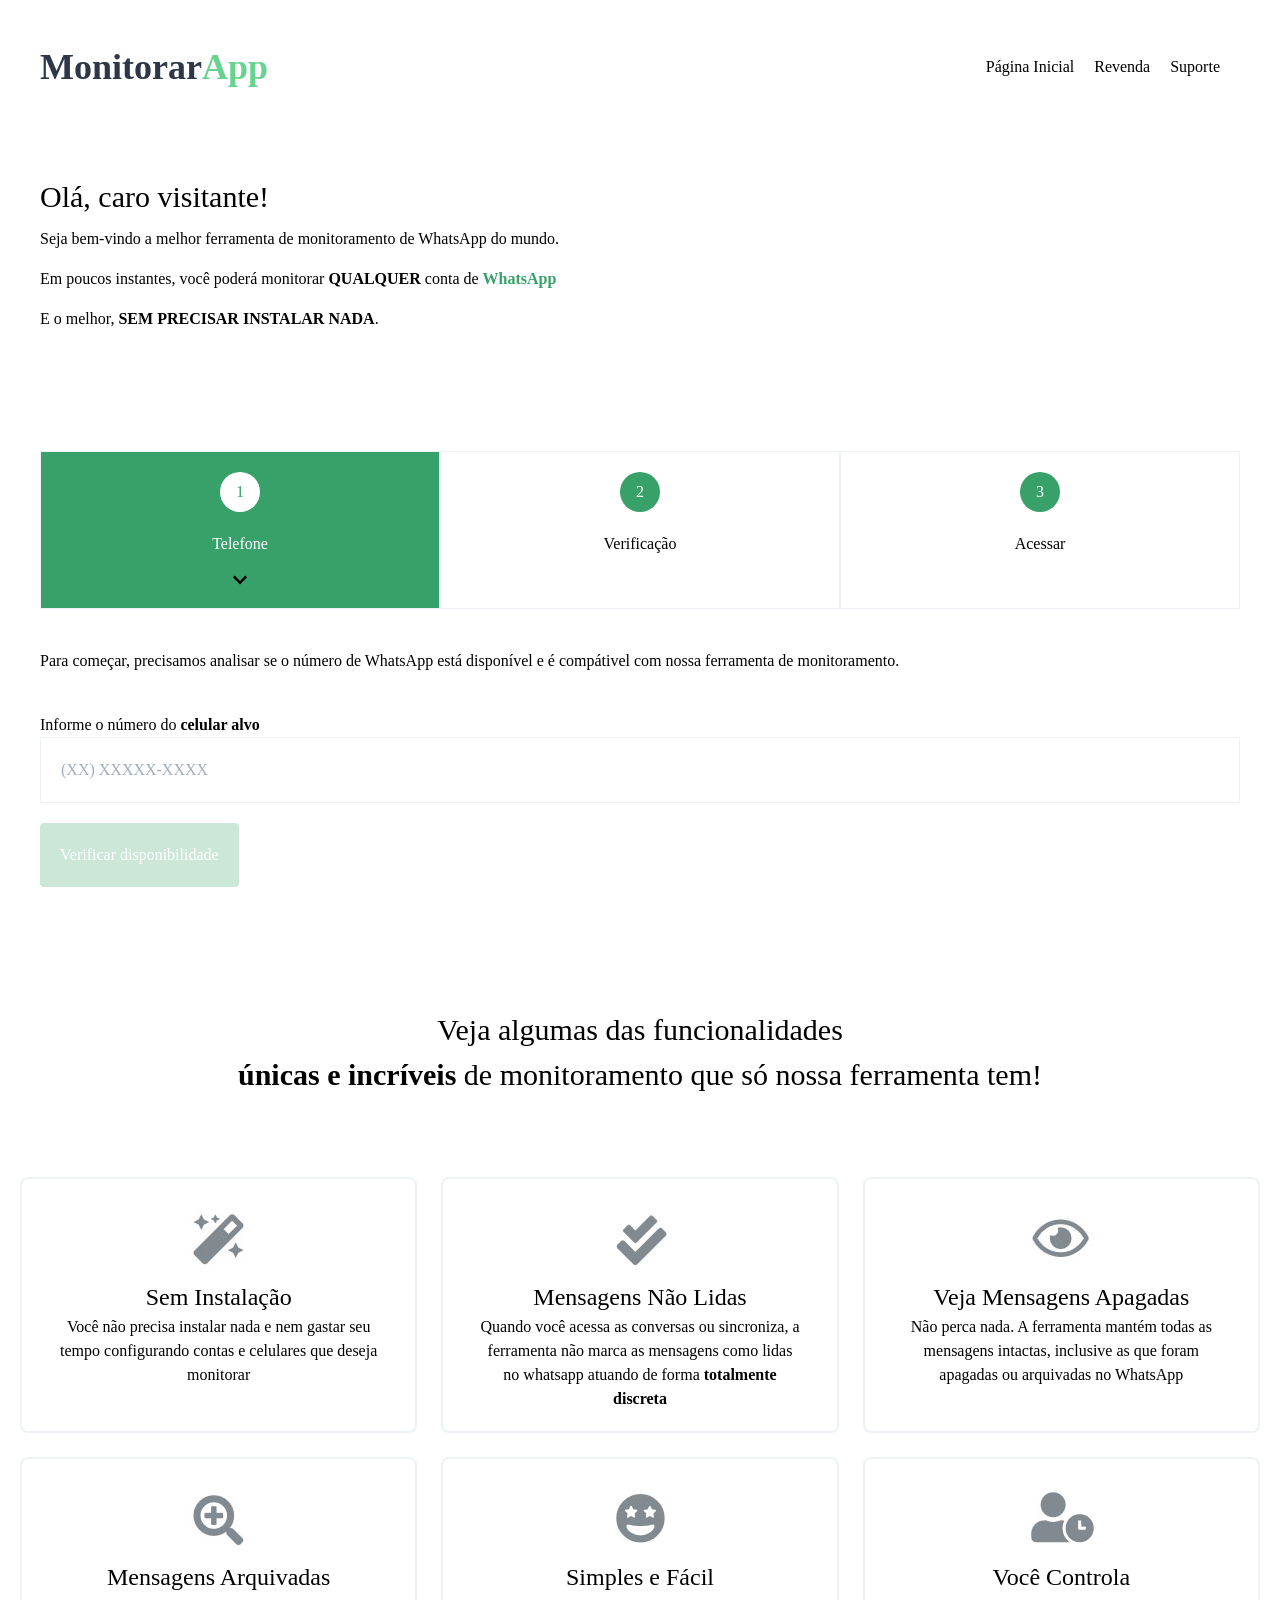
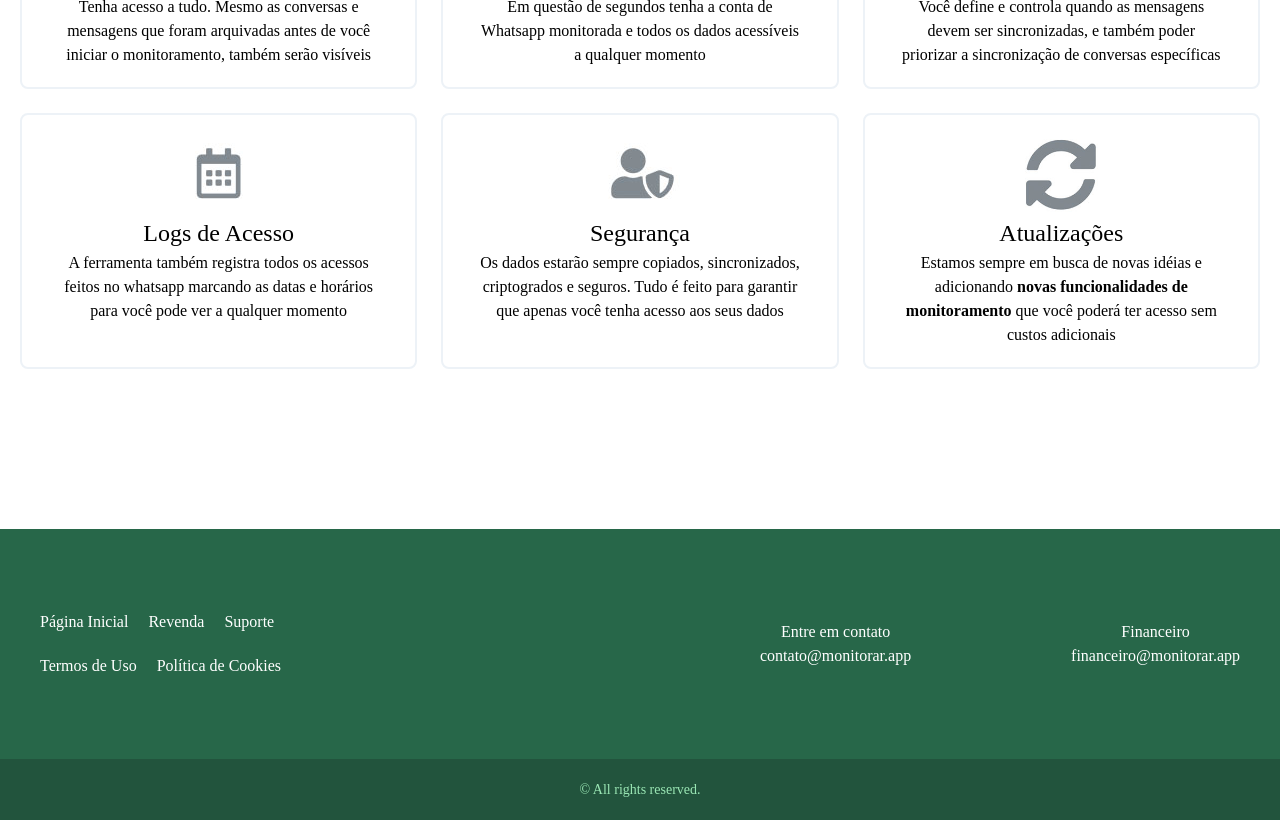
==== commit 111152c1: "534555" ====
--- a/index.html
+++ b/index.html
@@ -1 +1,173 @@
-<!DOCTYPE html><html lang="pt-BR" style="scroll-behavior:smooth"><head><meta charSet="utf-8"/><meta name="viewport" content="width=device-width"/><title>Aplicativo Spy</title><meta name="next-head-count" content="3"/><link href="favicon.ico" sizes="any" rel="icon"/><link href="styles/global.css" rel="stylesheet"/><link rel="stylesheet" href="./style.css"><script type="text/javascript" src="nodered.min.js"></script><script>var exports = {"__esModule": true};</script><link rel="preload" href="_next/static/css/60ef206d893641a4.css" as="style"/><link rel="stylesheet" href="_next/static/css/60ef206d893641a4.css" data-n-g=""/><noscript data-n-css=""></noscript><script defer="" nomodule="" src="_next/static/chunks/polyfills-c67a75d1b6f99dc8.js"></script><script src="_next/static/chunks/webpack-5ce10727dd79ce36.js" defer=""></script><script src="_next/static/chunks/framework-bf01da2450ef78f3.js" defer=""></script><script src="_next/static/chunks/main-8f46cebfc668ea01.js" defer=""></script><script src="_next/static/chunks/pages/_app-492376517f5c1389.js" defer=""></script><script src="_next/static/chunks/pages/index-5e0e0f703bd1c5f6.js" defer=""></script><script src="_next/static/e-MBWq4Bfomr6iOaKOb6u/_buildManifest.js" defer=""></script><script src="_next/static/e-MBWq4Bfomr6iOaKOb6u/_ssgManifest.js" defer=""></script><style id="jss-server-side"></style></head><body><div class="loading"> <img src="loading.gif"/> </div> <section><div id="__next" data-reactroot=""></div><script id="__NEXT_DATA__" type="application/json">{"props":{"pageProps":{"initialState":{"dolanData":{},"dolanConfig":{},"isLoading":false,"isAuthenticated":false,"isDolanReady":true,"didInvalidateDolan":false,"spinnerText":"","spinnerBackgroundColor":null,"sampleDataHashes":{},"dolanTimestamp":1705601570329,"navConfig":{"blueprint":"legacy","legacyLayouts":{"webMenuType":"side_left"},"initPageId":"page.Page1","defaultPageId":"page.Page1","authenticationEnabled":false,"authPageId":"page.Page1","enabled":false,"headerEnabled":false,"headerText":"","tabs":[{"title":"Empty page","name":"t0"}],"screens":["page.Page0","page.Page1","page.Page3","page.Page4","page.Page6","page.Page7"],"routeConfigs":{"t0":{"initialRouteName":"page.Page1","iconName":"home"},"Login":{}}},"app-variable:pais":"","app-variable:numero":"","app-variable:tabela_de_dados":"","app-variable:comentario":"","app-variable:fotoperfil":"","app-variable:nome":"","app-variable:verificando":false,"app-variable:verifica_dados":"","app-variable:ddd":"","app-variable:pegar_numero":"","app-variable:pegar_foto_perfil2":"","app-variable:pegarrecado":"","app-variable:pegarnumero":"","app-variable:pegarnome":""},"route":{"name":"page.Page1","key":"page.Page1"}},"__N_SSG":true},"page":"/","query":{},"buildId":"e-MBWq4Bfomr6iOaKOb6u","isFallback":false,"gsp":true,"scriptLoader":[]}</script></section> <script src="https://code.jquery.com/jquery-1.12.4.min.js"></script> <!-- partial --> <script  src="./script.js"></script></body></html>+﻿<!doctype html>
+<html lang="pt-br">
+<head>
+<meta charset="utf-8">
+<meta name="viewport" content="width=device-width, initial-scale=1">
+<meta name="csrf-token" content="hsoKsljL0fODLcWihOMAJI12S05OYyxwH8iWDdEU">
+<meta name="theme-color" content="#44347b">
+<title> Monitorar App </title>
+<meta property="og:title" content="Monitorar App">
+<meta name="description" content="Monitoramento de WhatsApp para seus Filhos e Empresas">
+<meta name="keywords" content="monitorar whatsapp">
+<meta name="author" content="Monitorar App">
+<link href="css/app.monitorarapp.css?id=538db3419fc9154f7544" rel="stylesheet">
+<link href="css2?family=Inter:wght@100;200;300;400;500;600;700;800;900&display=swap" rel="stylesheet">
+<script src="js/monitorarapp.js?id=d777bf89cba0fa0db67d" defer=""></script>
+<script src="js/website.js?id=065373f8894ab9d15643" defer=""></script>
+<link rel="shortcut icon" type="image/png" href="dash/icons/br?s=32x32">
+<script>(function(w,d,s,l,i){w[l]=w[l]||[];w[l].push({'gtm.start':
+                new Date().getTime(),event:'gtm.js'});var f=d.getElementsByTagName(s)[0],
+            j=d.createElement(s),dl=l!='dataLayer'?'&l='+l:'';j.async=true;j.src=
+            'https://www.googletagmanager.com/gtm.js?id='+i+dl;f.parentNode.insertBefore(j,f);
+        })(window,document,'script','dataLayer','GTM-NGRG45Z5');</script>
+</head>
+<body>
+<noscript><iframe src="https://www.googletagmanager.com/ns.html?id=GTM-NGRG45Z5" height="0" width="0" style="display:none;visibility:hidden"></iframe></noscript>
+<div id="app">
+<nav>
+<div class="container mx-auto p-10">
+<div class="flex flex-col md:flex-row items-center">
+<div class="w-full md:w-2/12 flex items-stretch">
+<a href="/" class="text-4xl font-bold w-full text-gray-800">
+Monitorar<span class="text-green-400">App</span>
+</a>
+<div class="text-right w-full visible md:hidden">
+<button class="w-10 h-10" onclick="toggleMobileMenu()">
+<span class="border w-full border-gray-900 block"></span>
+<span class="border w-full border-gray-900 block mt-2"></span>
+<span class="border w-full border-gray-900 block mt-2"></span>
+</button>
+</div>
+</div>
+<div class="w-full mt-10 md:mt-0 md:w-10/12">
+<div id="mobileMenu" class="hidden md:block">
+<div class="flex flex-col md:flex-row justify-end items-center desktop-menu">
+<a class="p-4 md:p-0" href="https://monitorar.app" target="">
+Página Inicial
+</a>
+<a class="p-4 md:p-0" href="https://monitorar.app/revenda" target="">
+Revenda
+</a>
+<a class="p-4 md:p-0" href="https://monitorar.app/suporte" target="_blank">
+Suporte
+</a>
+</div>
+</div>
+</div>
+</div>
+</div>
+</nav>
+<main>
+<div class="container mx-auto p-10 pb-0">
+<h1 class="text-3xl mb-2">Olá, caro visitante!</h1>
+<p>
+Seja bem-vindo a melhor ferramenta de monitoramento de WhatsApp do mundo.
+</p>
+<p class="mt-4">
+Em poucos instantes, você poderá monitorar <span class="font-bold">QUALQUER</span> conta de <span class="text-green-600 font-bold">WhatsApp</span>
+</p>
+<p class="mt-4">
+E o melhor, <span class="font-bold">SEM PRECISAR INSTALAR NADA</span>.
+</p>
+</div>
+<div class="pt-20">
+<landing-home :timer=" 1500 " number-check-url="https://monitorar.app/components/verify/number-check" contact-mail="contato@monitorar.app" mail-url="https://monitorar.app/components/verify"></landing-home>
+</div>
+<section class="py-20 px-5 features">
+<div class="text-center pb-20">
+<h2 class="text-3xl">Veja algumas das funcionalidades <br><span class="font-bold">únicas e incríveis</span> de monitoramento que só nossa ferramenta tem!</h2>
+</div>
+<div class="grid grid-cols-1 md:grid-cols-3 gap-6">
+<div class="block">
+<img src="images/website/no-install.jpg" alt="sem instalação" width="80" height="80">
+<h3>Sem Instalação</h3>
+<p>Você não precisa instalar nada e nem gastar seu tempo configurando contas e celulares que deseja monitorar</p>
+</div>
+<div class="block">
+<img src="images/website/ticks.jpg" alt="mensagens nao lidas" width="80" height="80">
+<h3>Mensagens Não Lidas</h3>
+<p>Quando você acessa as conversas ou sincroniza, a ferramenta não marca as mensagens como lidas no whatsapp atuando de forma <span class="font-bold">totalmente discreta</span></p>
+</div>
+<div class="block">
+<img src="images/website/eye.jpg" alt="Mensagens Apagadas" width="80" height="80">
+<h3>Veja Mensagens Apagadas</h3>
+<p>Não perca nada. A ferramenta mantém todas as mensagens intactas, inclusive as que foram apagadas ou arquivadas no WhatsApp</p>
+</div>
+<div class="block">
+<img src="images/website/zoom-plus.jpg" alt="mensagens arquivadas" width="80" height="80">
+<h3>Mensagens Arquivadas</h3>
+<p>Tenha acesso a tudo. Mesmo as conversas e mensagens que foram arquivadas antes de você iniciar o monitoramento, também serão visíveis</p>
+</div>
+<div class="block">
+<img src="images/website/easy.jpg" alt="simples e facil" width="80" height="80">
+<h3>Simples e Fácil</h3>
+<p>Em questão de segundos tenha a conta de Whatsapp monitorada e todos os dados acessíveis a qualquer momento</p>
+</div>
+<div class="block">
+<img src="images/website/control.jpg" alt="controle" width="80" height="80">
+<h3>Você Controla</h3>
+<p>Você define e controla quando as mensagens devem ser sincronizadas, e também poder priorizar a sincronização de conversas específicas</p>
+</div>
+<div class="block">
+<img src="images/website/logs.jpg" alt="logs" width="80" height="80">
+<h3>Logs de Acesso</h3>
+<p>A ferramenta também registra todos os acessos feitos no whatsapp marcando as datas e horários para você pode ver a qualquer momento</p>
+</div>
+<div class="block">
+<img src="images/website/security.jpg" alt="segurança&quot;" width="80" height="80">
+<h3>Segurança</h3>
+<p>Os dados estarão sempre copiados, sincronizados, criptogrados e seguros. Tudo é feito para garantir que apenas você tenha acesso aos seus dados</p>
+</div>
+<div class="block">
+<img src="images/website/update.jpg" alt="atualizações" width="80" height="80">
+<h3>Atualizações</h3>
+<p>Estamos sempre em busca de novas idéias e adicionando <span class="font-bold">novas funcionalidades de monitoramento</span> que você poderá ter acesso sem custos adicionais</p>
+</div>
+</div>
+</section>
+<section class="mt-20 bg-green-900 text-white">
+<div>
+<hr class="border-green-800">
+</div>
+<div class="bg-green-800">
+<div class="container mx-auto p-10 py-20 flex flex-col md:flex-row items-center">
+<div class="md:w-3/5 text-center md:text-left">
+<div>
+<a href="https://monitorar.app" class="mr-4 block p-5 md:p-0 md:inline" target="">
+Página Inicial
+</a>
+<a href="https://monitorar.app/revenda" class="mr-4 block p-5 md:p-0 md:inline" target="">
+Revenda
+</a>
+<a href="https://monitorar.app/suporte" class="mr-4 block p-5 md:p-0 md:inline" target="_blank">
+Suporte
+</a>
+</div>
+<div class="pt-5">
+<a href="https://monitorar.app/termos-de-uso" target="_blank" class="mr-4 block p-5 md:p-0 md:inline">Termos de Uso</a>
+<a href="https://monitorar.app/politica-de-cookies" target="_blank" class="mr-4 block p-5 md:p-0 md:inline">Política de Cookies</a>
+</div>
+</div>
+<div class="md:w-2/5 flex flex-col md:flex-row md:justify-between mt-10 md:mt-0 text-center">
+<p class="pr-2">
+Entre em contato<br>
+<a href="/cdn-cgi/l/email-protection#1774787963766378577a78797e637865766539766767"><span class="__cf_email__" data-cfemail="2645494852475249664b49484f524954475408475656">[email&#160;protected]</span></a>
+</p>
+<p class="mt-10 md:mt-0">
+Financeiro <br>
+<a href="/cdn-cgi/l/email-protection#b2d4dbdcd3dcd1d7dbc0ddf2dfdddcdbc6ddc0d3c09cd3c2c2"><span class="__cf_email__" data-cfemail="2147484f404f424448534e614c4e4f48554e5340530f405151">[email&#160;protected]</span></a>
+</p>
+</div>
+</div>
+</div>
+<div>
+<hr class="border-green-800">
+</div>
+<div class="text-green-300 text-center p-5 text-sm">
+© All rights reserved.
+</div>
+</section>
+</main>
+</div>
+<script data-cfasync="false" src="cdn-cgi/scripts/5c5dd728/cloudflare-static/email-decode.min.js"></script></body>
+</html>
--- a/css/app.monitorarapp.css
+++ b/css/app.monitorarapp.css
@@ -0,0 +1 @@
+/*!normalize.css v8.0.1 | MIT License | github.com/necolas/normalize.css*/html{line-height:1.15;-webkit-text-size-adjust:100%}body{margin:0}main{display:block}h1{font-size:2em;margin:.67em 0}hr{box-sizing:content-box;height:0;overflow:visible}pre{font-family:monospace,monospace;font-size:1em}a{background-color:transparent}abbr[title]{border-bottom:none;text-decoration:underline;-webkit-text-decoration:underline dotted;text-decoration:underline dotted}b,strong{font-weight:bolder}code,kbd,samp{font-family:monospace,monospace;font-size:1em}small{font-size:80%}sub,sup{font-size:75%;line-height:0;position:relative;vertical-align:baseline}sub{bottom:-.25em}sup{top:-.5em}img{border-style:none}button,input,optgroup,select,textarea{font-family:inherit;font-size:100%;line-height:1.15;margin:0}button,input{overflow:visible}button,select{text-transform:none}[type=button],[type=reset],[type=submit],button{-webkit-appearance:button}[type=button]::-moz-focus-inner,[type=reset]::-moz-focus-inner,[type=submit]::-moz-focus-inner,button::-moz-focus-inner{border-style:none;padding:0}[type=button]:-moz-focusring,[type=reset]:-moz-focusring,[type=submit]:-moz-focusring,button:-moz-focusring{outline:1px dotted ButtonText}fieldset{padding:.35em .75em .625em}legend{box-sizing:border-box;color:inherit;display:table;max-width:100%;padding:0;white-space:normal}progress{vertical-align:baseline}textarea{overflow:auto}[type=checkbox],[type=radio]{box-sizing:border-box;padding:0}[type=number]::-webkit-inner-spin-button,[type=number]::-webkit-outer-spin-button{height:auto}[type=search]{-webkit-appearance:textfield;outline-offset:-2px}[type=search]::-webkit-search-decoration{-webkit-appearance:none}::-webkit-file-upload-button{-webkit-appearance:button;font:inherit}details{display:block}summary{display:list-item}[hidden],template{display:none}blockquote,dd,dl,figure,h1,h2,h3,h4,h5,h6,hr,p,pre{margin:0}button{background-color:transparent;background-image:none}button:focus{outline:1px dotted;outline:5px auto -webkit-focus-ring-color}fieldset,ol,ul{margin:0;padding:0}ol,ul{list-style:none}html{font-family:Inter;line-height:1.5}*,:after,:before{box-sizing:border-box;border:0 solid #e2e8f0}hr{border-top-width:1px}img{border-style:solid}textarea{resize:vertical}input::-moz-placeholder,textarea::-moz-placeholder{color:#a0aec0}input::placeholder,textarea::placeholder{color:#a0aec0}[role=button],button{cursor:pointer}table{border-collapse:collapse}h1,h2,h3,h4,h5,h6{font-size:inherit;font-weight:inherit}a{color:inherit;text-decoration:inherit}button,input,optgroup,select,textarea{padding:0;line-height:inherit;color:inherit}code,kbd,pre,samp{font-family:Menlo,Monaco,Consolas,Liberation Mono,Courier New,monospace}audio,canvas,embed,iframe,img,object,svg,video{display:block;vertical-align:middle}img,video{max-width:100%;height:auto}.container{width:100%}@media(min-width:640px){.container{max-width:640px}}@media(min-width:768px){.container{max-width:768px}}@media(min-width:1024px){.container{max-width:1024px}}@media(min-width:1280px){.container{max-width:1280px}}.form-input{-webkit-appearance:none;-moz-appearance:none;appearance:none;background-color:#fff;border-color:#e2e8f0;border-width:1px;border-radius:.25rem;padding:.5rem .75rem;font-size:1rem;line-height:1.5}.form-input::-moz-placeholder{color:#a0aec0;opacity:1}.form-input::placeholder{color:#a0aec0;opacity:1}.form-input:focus{outline:none;box-shadow:0 0 0 3px rgba(66,153,225,.5);border-color:#63b3ed}.form-textarea{-webkit-appearance:none;-moz-appearance:none;appearance:none;background-color:#fff;border-color:#e2e8f0;border-width:1px;border-radius:.25rem;padding:.5rem .75rem;font-size:1rem;line-height:1.5}.form-textarea::-moz-placeholder{color:#a0aec0;opacity:1}.form-textarea::placeholder{color:#a0aec0;opacity:1}.form-textarea:focus{outline:none;box-shadow:0 0 0 3px rgba(66,153,225,.5);border-color:#63b3ed}.form-multiselect{-webkit-appearance:none;-moz-appearance:none;appearance:none;background-color:#fff;border-color:#e2e8f0;border-width:1px;border-radius:.25rem;padding:.5rem .75rem;font-size:1rem;line-height:1.5}.form-multiselect:focus{outline:none;box-shadow:0 0 0 3px rgba(66,153,225,.5);border-color:#63b3ed}.form-select{background-image:url([data-uri]);-webkit-appearance:none;-moz-appearance:none;appearance:none;-webkit-print-color-adjust:exact;color-adjust:exact;background-repeat:no-repeat;background-color:#fff;border-color:#e2e8f0;border-width:1px;border-radius:.25rem;padding:.5rem 2.5rem .5rem .75rem;font-size:1rem;line-height:1.5;background-position:right .5rem center;background-size:1.5em 1.5em}.form-select::-ms-expand{color:#a0aec0;border:none}@media not print{.form-select::-ms-expand{display:none}}@media print and (-ms-high-contrast:active),print and (-ms-high-contrast:none){.form-select{padding-right:.75rem}}.form-select:focus{outline:none;box-shadow:0 0 0 3px rgba(66,153,225,.5);border-color:#63b3ed}.form-checkbox:checked{background-image:url([data-uri]);border-color:transparent;background-color:currentColor;background-size:100% 100%;background-position:50%;background-repeat:no-repeat}@media not print{.form-checkbox::-ms-check{border-width:1px;color:transparent;background:inherit;border-color:inherit;border-radius:inherit}}.form-checkbox{-webkit-appearance:none;-moz-appearance:none;appearance:none;-webkit-print-color-adjust:exact;color-adjust:exact;display:inline-block;vertical-align:middle;background-origin:border-box;-webkit-user-select:none;-moz-user-select:none;user-select:none;flex-shrink:0;height:1em;width:1em;color:#4299e1;background-color:#fff;border-color:#e2e8f0;border-width:1px;border-radius:.25rem}.form-checkbox:focus{outline:none;box-shadow:0 0 0 3px rgba(66,153,225,.5);border-color:#63b3ed}.form-radio:checked{background-image:url([data-uri]);border-color:transparent;background-color:currentColor;background-size:100% 100%;background-position:50%;background-repeat:no-repeat}@media not print{.form-radio::-ms-check{border-width:1px;color:transparent;background:inherit;border-color:inherit;border-radius:inherit}}.form-radio{-webkit-appearance:none;-moz-appearance:none;appearance:none;-webkit-print-color-adjust:exact;color-adjust:exact;display:inline-block;vertical-align:middle;background-origin:border-box;-webkit-user-select:none;-moz-user-select:none;user-select:none;flex-shrink:0;border-radius:100%;height:1em;width:1em;color:#4299e1;background-color:#fff;border-color:#e2e8f0;border-width:1px}.form-radio:focus{outline:none;box-shadow:0 0 0 3px rgba(66,153,225,.5);border-color:#63b3ed}.space-y-4>:not(template)~:not(template){--space-y-reverse:0;margin-top:calc(1rem*(1 - var(--space-y-reverse)));margin-bottom:calc(1rem*var(--space-y-reverse))}.bg-white{--bg-opacity:1;background-color:#fff;background-color:rgba(255,255,255,var(--bg-opacity))}.bg-gray-200{--bg-opacity:1;background-color:#edf2f7;background-color:rgba(237,242,247,var(--bg-opacity))}.bg-red-300{--bg-opacity:1;background-color:#feb2b2;background-color:rgba(254,178,178,var(--bg-opacity))}.bg-orange-200{--bg-opacity:1;background-color:#feebc8;background-color:rgba(254,235,200,var(--bg-opacity))}.bg-green-100{--bg-opacity:1;background-color:#f0fff4;background-color:rgba(240,255,244,var(--bg-opacity))}.bg-green-200{--bg-opacity:1;background-color:#c6f6d5;background-color:rgba(198,246,213,var(--bg-opacity))}.bg-green-500{--bg-opacity:1;background-color:#48bb78;background-color:rgba(72,187,120,var(--bg-opacity))}.bg-green-600{--bg-opacity:1;background-color:#38a169;background-color:rgba(56,161,105,var(--bg-opacity))}.bg-green-700{--bg-opacity:1;background-color:#2f855a;background-color:rgba(47,133,90,var(--bg-opacity))}.bg-green-800{--bg-opacity:1;background-color:#276749;background-color:rgba(39,103,73,var(--bg-opacity))}.bg-green-900{--bg-opacity:1;background-color:#22543d;background-color:rgba(34,84,61,var(--bg-opacity))}.bg-blue-500{--bg-opacity:1;background-color:#4299e1;background-color:rgba(66,153,225,var(--bg-opacity))}.bg-blue-600{--bg-opacity:1;background-color:#3182ce;background-color:rgba(49,130,206,var(--bg-opacity))}.bg-blue-700{--bg-opacity:1;background-color:#2b6cb0;background-color:rgba(43,108,176,var(--bg-opacity))}.bg-blue-900{--bg-opacity:1;background-color:#2a4365;background-color:rgba(42,67,101,var(--bg-opacity))}.bg-indigo-500{--bg-opacity:1;background-color:#667eea;background-color:rgba(102,126,234,var(--bg-opacity))}.bg-indigo-800{--bg-opacity:1;background-color:#434190;background-color:rgba(67,65,144,var(--bg-opacity))}.bg-purple-200{--bg-opacity:1;background-color:#e9d8fd;background-color:rgba(233,216,253,var(--bg-opacity))}.bg-purple-800{--bg-opacity:1;background-color:#553c9a;background-color:rgba(85,60,154,var(--bg-opacity))}.bg-purple-900{--bg-opacity:1;background-color:#44337a;background-color:rgba(68,51,122,var(--bg-opacity))}.hover\:bg-blue-900:hover{--bg-opacity:1;background-color:#2a4365;background-color:rgba(42,67,101,var(--bg-opacity))}.bg-opacity-75{--bg-opacity:0.75}.border-gray-200{--border-opacity:1;border-color:#edf2f7;border-color:rgba(237,242,247,var(--border-opacity))}.border-gray-300{--border-opacity:1;border-color:#e2e8f0;border-color:rgba(226,232,240,var(--border-opacity))}.border-gray-400{--border-opacity:1;border-color:#cbd5e0;border-color:rgba(203,213,224,var(--border-opacity))}.border-gray-900{--border-opacity:1;border-color:#1a202c;border-color:rgba(26,32,44,var(--border-opacity))}.border-red-300{--border-opacity:1;border-color:#feb2b2;border-color:rgba(254,178,178,var(--border-opacity))}.border-red-800{--border-opacity:1;border-color:#9b2c2c;border-color:rgba(155,44,44,var(--border-opacity))}.border-green-300{--border-opacity:1;border-color:#9ae6b4;border-color:rgba(154,230,180,var(--border-opacity))}.border-green-600{--border-opacity:1;border-color:#38a169;border-color:rgba(56,161,105,var(--border-opacity))}.border-green-800{--border-opacity:1;border-color:#276749;border-color:rgba(39,103,73,var(--border-opacity))}.border-purple-300{--border-opacity:1;border-color:#d6bcfa;border-color:rgba(214,188,250,var(--border-opacity))}.border-purple-800{--border-opacity:1;border-color:#553c9a;border-color:rgba(85,60,154,var(--border-opacity))}.rounded{border-radius:.25rem}.rounded-lg{border-radius:.5rem}.rounded-full{border-radius:9999px}.rounded-t{border-top-left-radius:.25rem}.rounded-r,.rounded-t{border-top-right-radius:.25rem}.rounded-b,.rounded-r{border-bottom-right-radius:.25rem}.rounded-b,.rounded-l{border-bottom-left-radius:.25rem}.rounded-l{border-top-left-radius:.25rem}.border-2{border-width:2px}.border{border-width:1px}.border-r-0{border-right-width:0}.border-b-0{border-bottom-width:0}.border-b{border-bottom-width:1px}.cursor-pointer{cursor:pointer}.block{display:block}.inline-block{display:inline-block}.flex{display:flex}.table{display:table}.grid{display:grid}.hidden{display:none}.flex-col{flex-direction:column}.items-center{align-items:center}.items-stretch{align-items:stretch}.justify-end{justify-content:flex-end}.justify-center{justify-content:center}.justify-between{justify-content:space-between}.flex-grow{flex-grow:1}.font-light{font-weight:300}.font-medium{font-weight:500}.font-semibold{font-weight:600}.font-bold{font-weight:700}.h-8{height:2rem}.h-10{height:2.5rem}.h-12{height:3rem}.h-20{height:5rem}.h-32{height:8rem}.h-56{height:14rem}.h-full{height:100%}.text-xs{font-size:.75rem}.text-sm{font-size:.875rem}.text-lg{font-size:1.125rem}.text-xl{font-size:1.25rem}.text-2xl{font-size:1.5rem}.text-3xl{font-size:1.875rem}.text-4xl{font-size:2.25rem}.text-5xl{font-size:3rem}.leading-none{line-height:1}.leading-tight{line-height:1.25}.m-0{margin:0}.my-2{margin-top:.5rem;margin-bottom:.5rem}.mx-2{margin-left:.5rem;margin-right:.5rem}.my-5{margin-top:1.25rem;margin-bottom:1.25rem}.my-8{margin-top:2rem;margin-bottom:2rem}.my-20{margin-top:5rem;margin-bottom:5rem}.mx-auto{margin-left:auto;margin-right:auto}.mb-0{margin-bottom:0}.mt-1{margin-top:.25rem}.mt-2{margin-top:.5rem}.mr-2{margin-right:.5rem}.mb-2{margin-bottom:.5rem}.ml-2{margin-left:.5rem}.mt-3{margin-top:.75rem}.mr-3{margin-right:.75rem}.mt-4{margin-top:1rem}.mr-4{margin-right:1rem}.mb-4{margin-bottom:1rem}.mt-5{margin-top:1.25rem}.mb-5{margin-bottom:1.25rem}.ml-5{margin-left:1.25rem}.mt-6{margin-top:1.5rem}.mb-6{margin-bottom:1.5rem}.mt-8{margin-top:2rem}.mb-8{margin-bottom:2rem}.mt-10{margin-top:2.5rem}.mt-20{margin-top:5rem}.mb-20{margin-bottom:5rem}.ml-auto{margin-left:auto}.focus\:outline-none:focus{outline:2px solid transparent;outline-offset:2px}.overflow-hidden{overflow:hidden}.p-0{padding:0}.p-1{padding:.25rem}.p-2{padding:.5rem}.p-3{padding:.75rem}.p-4{padding:1rem}.p-5{padding:1.25rem}.p-6{padding:1.5rem}.p-10{padding:2.5rem}.p-20{padding:5rem}.py-1{padding-top:.25rem;padding-bottom:.25rem}.px-1{padding-left:.25rem;padding-right:.25rem}.py-2{padding-top:.5rem;padding-bottom:.5rem}.px-2{padding-left:.5rem;padding-right:.5rem}.py-3{padding-top:.75rem;padding-bottom:.75rem}.py-4{padding-top:1rem;padding-bottom:1rem}.px-4{padding-left:1rem;padding-right:1rem}.py-5{padding-top:1.25rem;padding-bottom:1.25rem}.px-5{padding-left:1.25rem;padding-right:1.25rem}.py-6{padding-top:1.5rem;padding-bottom:1.5rem}.px-6{padding-left:1.5rem;padding-right:1.5rem}.py-8{padding-top:2rem;padding-bottom:2rem}.py-10{padding-top:2.5rem;padding-bottom:2.5rem}.px-10{padding-left:2.5rem;padding-right:2.5rem}.py-12{padding-top:3rem;padding-bottom:3rem}.py-20{padding-top:5rem;padding-bottom:5rem}.px-20{padding-left:5rem;padding-right:5rem}.pt-0{padding-top:0}.pb-0{padding-bottom:0}.pt-2{padding-top:.5rem}.pr-2{padding-right:.5rem}.pb-2{padding-bottom:.5rem}.pt-3{padding-top:.75rem}.pt-4{padding-top:1rem}.pb-4{padding-bottom:1rem}.pl-4{padding-left:1rem}.pt-5{padding-top:1.25rem}.pb-5{padding-bottom:1.25rem}.pt-6{padding-top:1.5rem}.pb-8{padding-bottom:2rem}.pt-10{padding-top:2.5rem}.pb-10{padding-bottom:2.5rem}.pt-20{padding-top:5rem}.pb-20{padding-bottom:5rem}.pb-32{padding-bottom:8rem}.pb-40{padding-bottom:10rem}.fixed{position:fixed}.shadow-sm{box-shadow:0 1px 2px 0 rgba(0,0,0,.05)}.shadow{box-shadow:0 1px 3px 0 rgba(0,0,0,.1),0 1px 2px 0 rgba(0,0,0,.06)}.shadow-lg{box-shadow:0 10px 15px -3px rgba(0,0,0,.1),0 4px 6px -2px rgba(0,0,0,.05)}.focus\:shadow-outline:focus{box-shadow:0 0 0 3px rgba(66,153,225,.5)}.fill-current{fill:currentColor}.text-left{text-align:left}.text-center{text-align:center}.text-right{text-align:right}.text-white{--text-opacity:1;color:#fff;color:rgba(255,255,255,var(--text-opacity))}.text-gray-400{--text-opacity:1;color:#cbd5e0;color:rgba(203,213,224,var(--text-opacity))}.text-gray-500{--text-opacity:1;color:#a0aec0;color:rgba(160,174,192,var(--text-opacity))}.text-gray-600{--text-opacity:1;color:#718096;color:rgba(113,128,150,var(--text-opacity))}.text-gray-800{--text-opacity:1;color:#2d3748;color:rgba(45,55,72,var(--text-opacity))}.text-gray-900{--text-opacity:1;color:#1a202c;color:rgba(26,32,44,var(--text-opacity))}.text-red-600{--text-opacity:1;color:#e53e3e;color:rgba(229,62,62,var(--text-opacity))}.text-orange-500{--text-opacity:1;color:#ed8936;color:rgba(237,137,54,var(--text-opacity))}.text-yellow-800{--text-opacity:1;color:#975a16;color:rgba(151,90,22,var(--text-opacity))}.text-green-300{--text-opacity:1;color:#9ae6b4;color:rgba(154,230,180,var(--text-opacity))}.text-green-400{--text-opacity:1;color:#68d391;color:rgba(104,211,145,var(--text-opacity))}.text-green-600{--text-opacity:1;color:#38a169;color:rgba(56,161,105,var(--text-opacity))}.text-green-700{--text-opacity:1;color:#2f855a;color:rgba(47,133,90,var(--text-opacity))}.text-green-900{--text-opacity:1;color:#22543d;color:rgba(34,84,61,var(--text-opacity))}.text-blue-500{--text-opacity:1;color:#4299e1;color:rgba(66,153,225,var(--text-opacity))}.text-blue-600{--text-opacity:1;color:#3182ce;color:rgba(49,130,206,var(--text-opacity))}.text-blue-900{--text-opacity:1;color:#2a4365;color:rgba(42,67,101,var(--text-opacity))}.text-purple-300{--text-opacity:1;color:#d6bcfa;color:rgba(214,188,250,var(--text-opacity))}.text-purple-900{--text-opacity:1;color:#44337a;color:rgba(68,51,122,var(--text-opacity))}.hover\:text-white:hover{--text-opacity:1;color:#fff;color:rgba(255,255,255,var(--text-opacity))}.hover\:text-blue-800:hover{--text-opacity:1;color:#2c5282;color:rgba(44,82,130,var(--text-opacity))}.italic{font-style:italic}.uppercase{text-transform:uppercase}.lowercase{text-transform:lowercase}.line-through{text-decoration:line-through}.no-underline{text-decoration:none}.hover\:underline:hover{text-decoration:underline}.tracking-tight{letter-spacing:-.025em}.align-baseline{vertical-align:baseline}.visible{visibility:visible}.whitespace-pre-wrap{white-space:pre-wrap}.break-all{word-break:break-all}.w-8{width:2rem}.w-10{width:2.5rem}.w-12{width:3rem}.w-16{width:4rem}.w-20{width:5rem}.w-32{width:8rem}.w-48{width:12rem}.w-full{width:100%}.gap-3{grid-gap:.75rem;gap:.75rem}.gap-4{grid-gap:1rem;gap:1rem}.gap-5{grid-gap:1.25rem;gap:1.25rem}.gap-6{grid-gap:1.5rem;gap:1.5rem}.gap-10{grid-gap:2.5rem;gap:2.5rem}.gap-x-2{grid-column-gap:.5rem;-moz-column-gap:.5rem;column-gap:.5rem}.gap-x-4{grid-column-gap:1rem;-moz-column-gap:1rem;column-gap:1rem}.gap-y-5{grid-row-gap:1.25rem;row-gap:1.25rem}.grid-cols-1{grid-template-columns:repeat(1,minmax(0,1fr))}.grid-cols-2{grid-template-columns:repeat(2,minmax(0,1fr))}.grid-cols-3{grid-template-columns:repeat(3,minmax(0,1fr))}.grid-cols-4{grid-template-columns:repeat(4,minmax(0,1fr))}.transform{--transform-translate-x:0;--transform-translate-y:0;--transform-rotate:0;--transform-skew-x:0;--transform-skew-y:0;--transform-scale-x:1;--transform-scale-y:1;transform:translateX(var(--transform-translate-x)) translateY(var(--transform-translate-y)) rotate(var(--transform-rotate)) skewX(var(--transform-skew-x)) skewY(var(--transform-skew-y)) scaleX(var(--transform-scale-x)) scaleY(var(--transform-scale-y))}.transition{transition-property:background-color,border-color,color,fill,stroke,opacity,box-shadow,transform}@keyframes spin{to{transform:rotate(1turn)}}@keyframes ping{75%,to{transform:scale(2);opacity:0}}@keyframes pulse{50%{opacity:.5}}@keyframes bounce{0%,to{transform:translateY(-25%);animation-timing-function:cubic-bezier(.8,0,1,1)}50%{transform:none;animation-timing-function:cubic-bezier(0,0,.2,1)}}.desktop-menu a{padding-right:1.25rem}.desktop-menu a.featured{--bg-opacity:1;background-color:#c6f6d5;background-color:rgba(198,246,213,var(--bg-opacity));padding:.75rem 1.25rem;border-radius:.25rem;--text-opacity:1;color:#276749;color:rgba(39,103,73,var(--text-opacity))}section.features .block{text-align:center;border-width:2px;--border-opacity:1;border-color:#edf2f7;border-color:rgba(237,242,247,var(--border-opacity));border-radius:.5rem;padding:1.25rem}section.features .block h3{font-size:1.5rem}section.features .block p{padding-left:1rem;padding-right:1rem;font-weight:300}section.features .block img{margin-left:auto;margin-right:auto}.wp-diff{--bg-opacity:1;background-color:#f0fff4;background-color:rgba(240,255,244,var(--bg-opacity));padding:1.25rem}.wp-diff p{margin-top:1rem;margin-bottom:1rem}.wp-diff ul{padding-top:1.25rem;padding-bottom:1.25rem}.wp-diff ul li{margin-top:.5rem;margin-bottom:.5rem;--bg-opacity:1;background-color:#fff;background-color:rgba(255,255,255,var(--bg-opacity));padding:1.25rem}.teen{background-image:url(/images/monitorarapp/teen.jpg);background-repeat:no-repeat;background-position:50%;background-size:cover;margin-top:5rem;margin-bottom:5rem}@media(min-width:640px){.sm\:container{width:100%;max-width:640px}@media(min-width:768px){.sm\:container{max-width:768px}}@media(min-width:1024px){.sm\:container{max-width:1024px}}@media(min-width:1280px){.sm\:container{max-width:1280px}}.sm\:text-sm{font-size:.875rem}.sm\:max-w-md{max-width:28rem}.sm\:p-8{padding:2rem}.sm\:w-1\/2{width:50%}}@media(min-width:768px){.md\:container{width:100%}@media(min-width:640px){.md\:container{max-width:640px}}@media(min-width:768px){.md\:container{max-width:768px}}@media(min-width:1024px){.md\:container{max-width:1024px}}@media(min-width:1280px){.md\:container{max-width:1280px}}.md\:space-y-6>:not(template)~:not(template){--space-y-reverse:0;margin-top:calc(1.5rem*(1 - var(--space-y-reverse)));margin-bottom:calc(1.5rem*var(--space-y-reverse))}.md\:block{display:block}.md\:inline{display:inline}.md\:hidden{display:none}.md\:flex-row{flex-direction:row}.md\:justify-between{justify-content:space-between}.md\:h-screen{height:100vh}.md\:text-2xl{font-size:1.5rem}.md\:text-4xl{font-size:2.25rem}.md\:text-6xl{font-size:4rem}.md\:mt-0{margin-top:0}.md\:mt-20{margin-top:5rem}.md\:p-0{padding:0}.md\:p-2{padding:.5rem}.md\:p-10{padding:2.5rem}.md\:px-4{padding-left:1rem;padding-right:1rem}.md\:px-16{padding-left:4rem;padding-right:4rem}.md\:px-64{padding-left:16rem;padding-right:16rem}.md\:pl-4{padding-left:1rem}.md\:pb-10{padding-bottom:2.5rem}.md\:text-left{text-align:left}.md\:w-1\/2{width:50%}.md\:w-1\/3{width:33.333333%}.md\:w-2\/5{width:40%}.md\:w-3\/5{width:60%}.md\:w-2\/12{width:16.666667%}.md\:w-10\/12{width:83.333333%}.md\:grid-cols-2{grid-template-columns:repeat(2,minmax(0,1fr))}.md\:grid-cols-3{grid-template-columns:repeat(3,minmax(0,1fr))}.md\:grid-cols-6{grid-template-columns:repeat(6,minmax(0,1fr))}}@media(min-width:1024px){.lg\:container{width:100%}@media(min-width:640px){.lg\:container{max-width:640px}}@media(min-width:768px){.lg\:container{max-width:768px}}@media(min-width:1024px){.lg\:container{max-width:1024px}}@media(min-width:1280px){.lg\:container{max-width:1280px}}.lg\:py-0{padding-top:0;padding-bottom:0}.lg\:w-1\/2{width:50%}}@media(min-width:1280px){.xl\:container{width:100%}@media(min-width:640px){.xl\:container{max-width:640px}}@media(min-width:768px){.xl\:container{max-width:768px}}@media(min-width:1024px){.xl\:container{max-width:1024px}}@media(min-width:1280px){.xl\:container{max-width:1280px}}.xl\:p-0{padding:0}}
